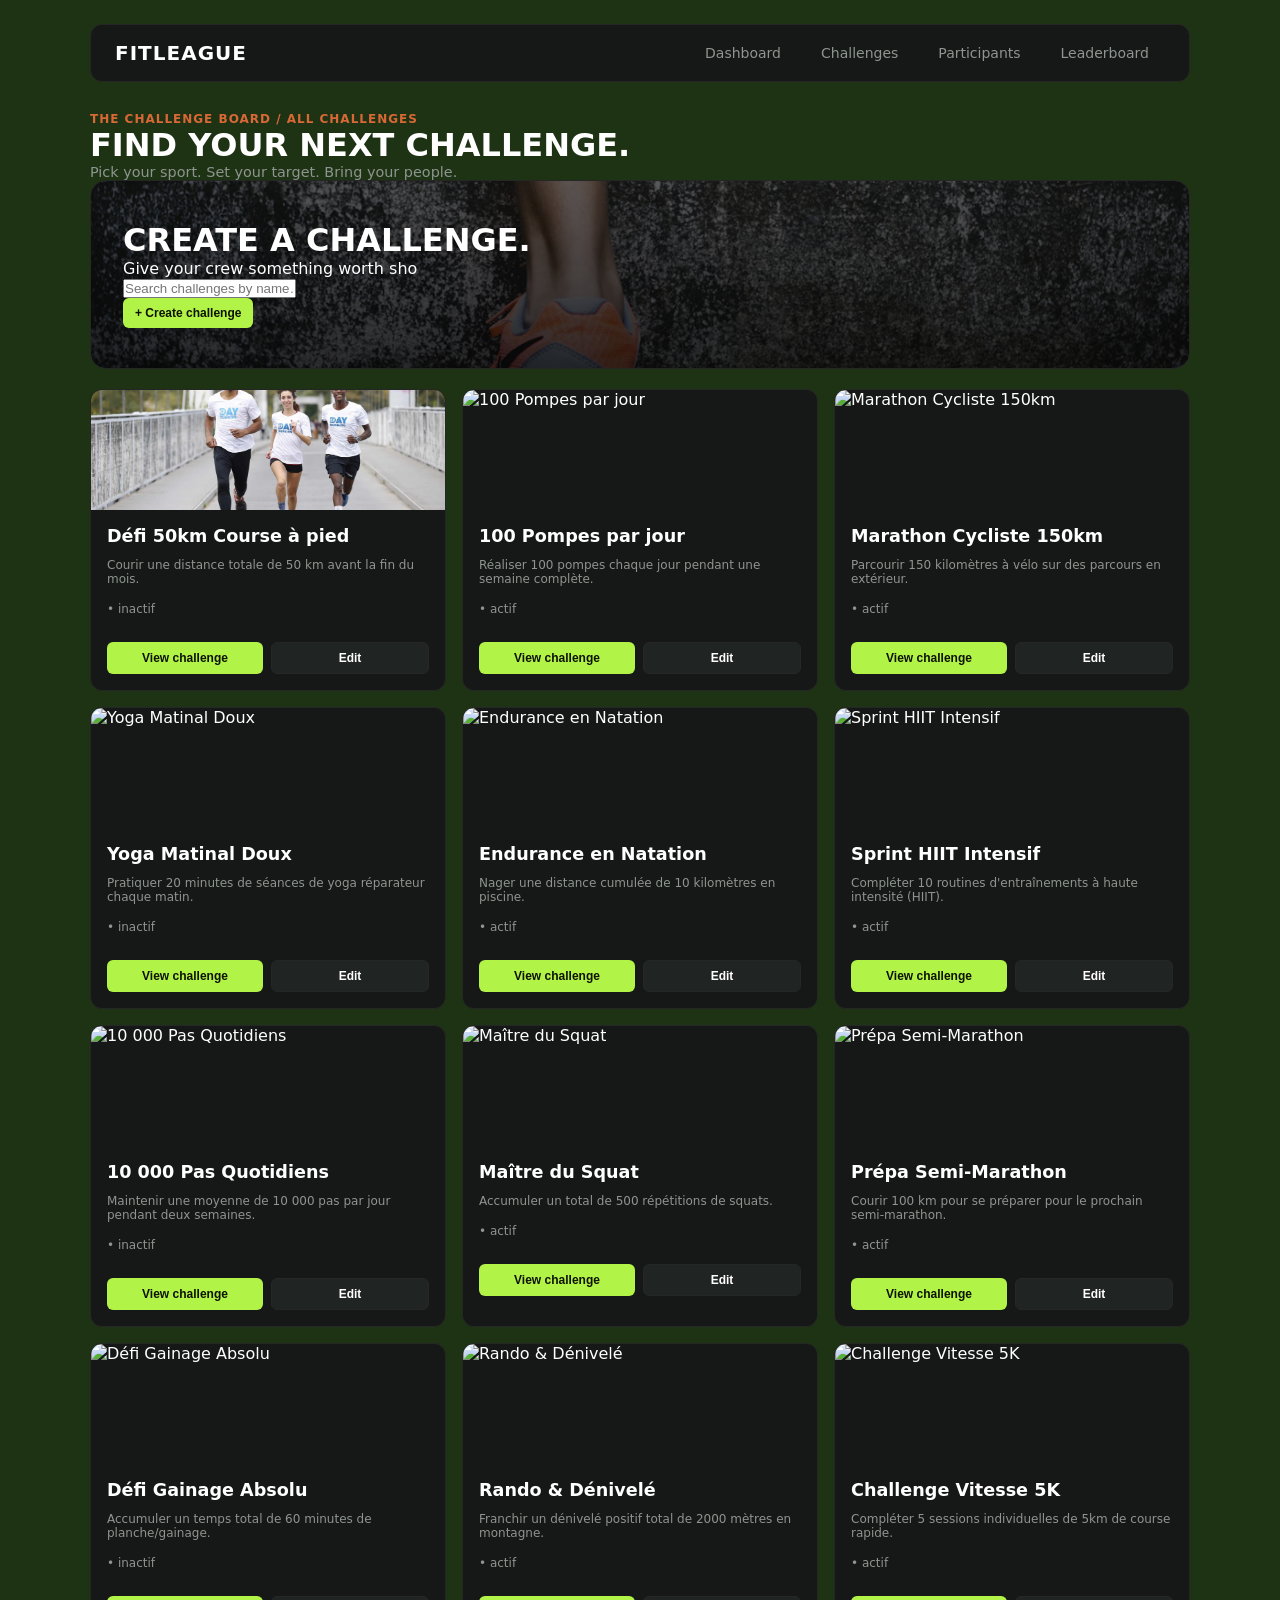
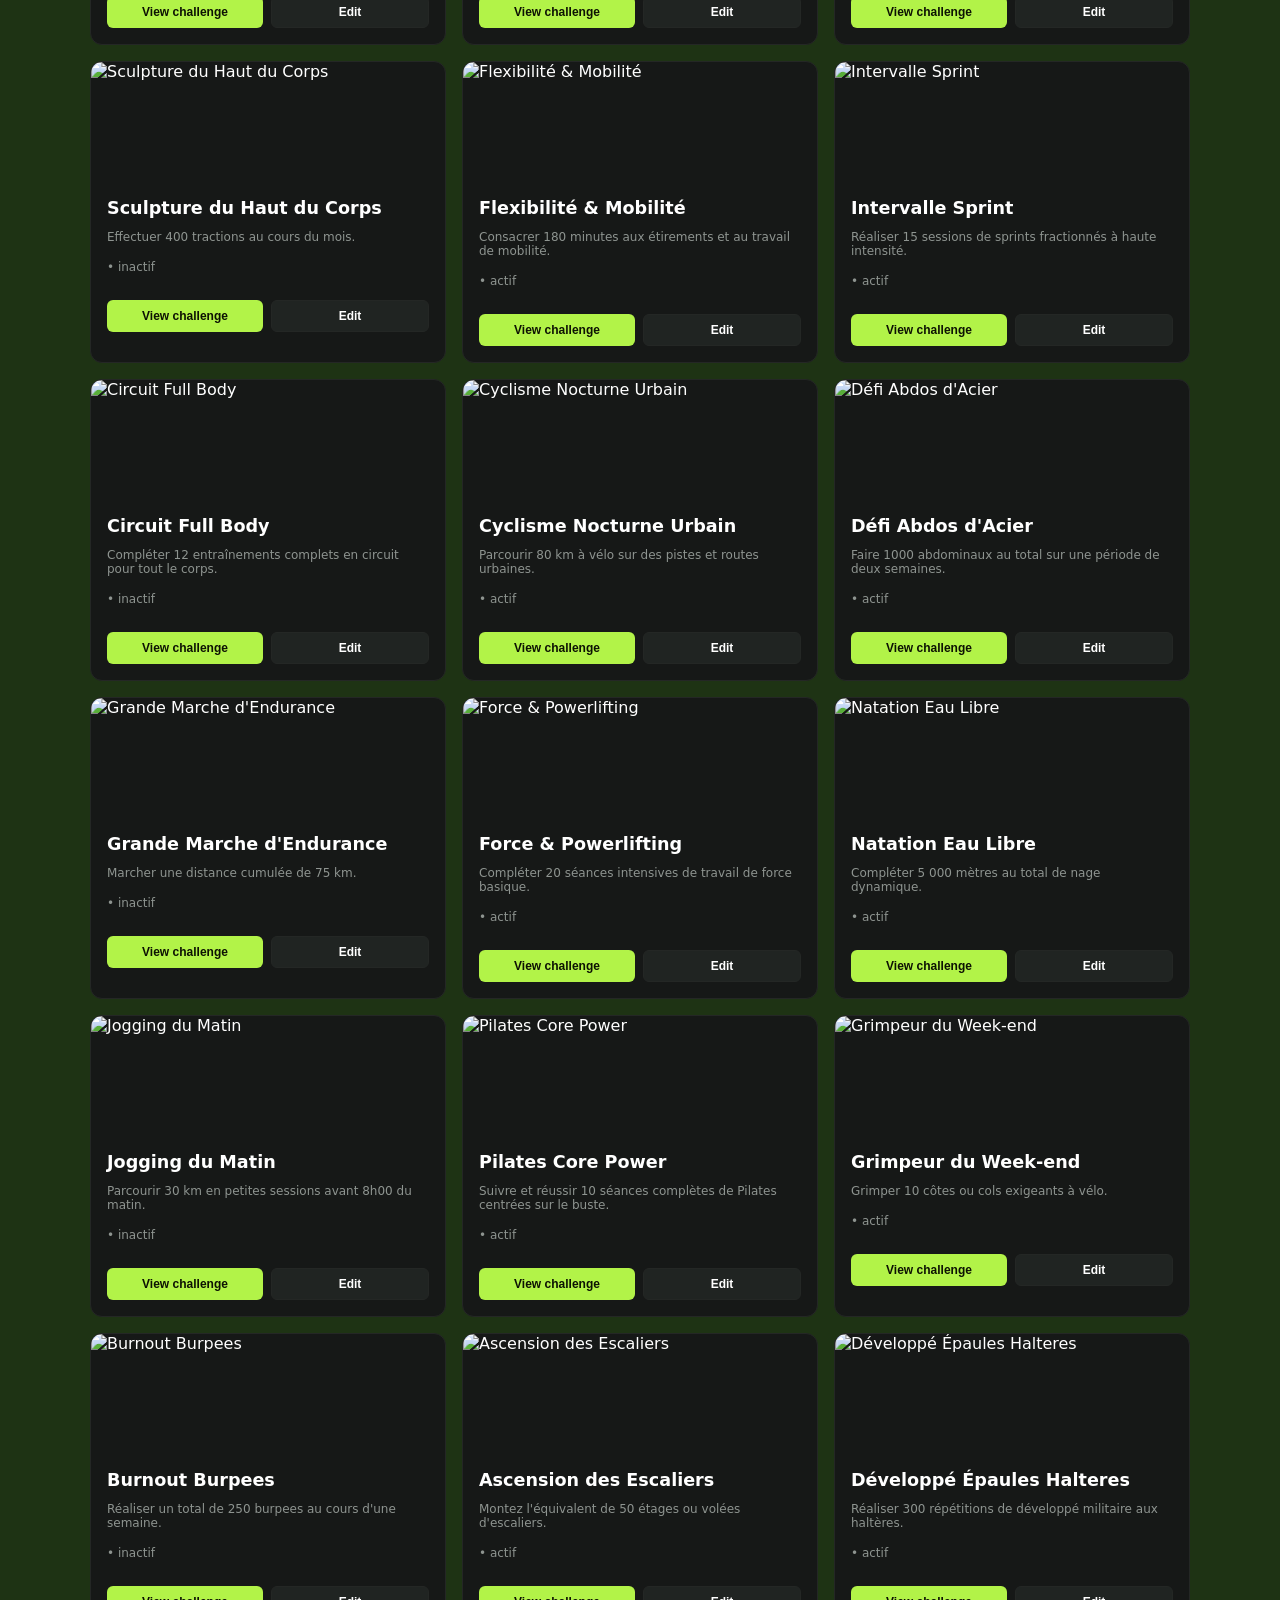
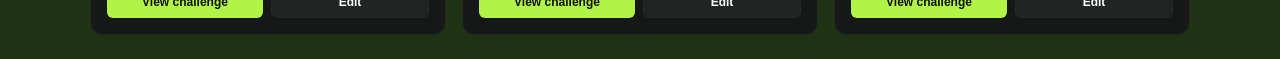
==== challenger.html @ 5a38ce28 "insertion de la page de participants en html css et jS" ====
<!DOCTYPE html>
<html lang="en">

<head>
  <meta charset="UTF-8">
  <meta name="viewport" content="width=device-width, initial-scale=1.0">
  <title>Challenges</title>
  <link rel="stylesheet" href="css/style.css">

</head>

<body>
  <div class="dashboard-container">
    <nav class="navbar">
      <div class="brand-logo">FITLEAGUE</div>
      <div class="nav-links">
        <a href="index.html" class="nav-link">Dashboard</a>
        <a href="challenger.html" class="nav-link">Challenges</a>
        <a href="participants.html" class="nav-link">Participants</a>
        <a href="#" class="nav-link">Leaderboard</a>
      </div>
    </nav>

    <header>
      <div class="dashboard-header">
        <div class="">
          <p class="subtitle-date">THE CHALLENGE BOARD / All CHALLENGES</p>
          <h1>FIND YOUR NEXT CHALLENGE.</h1>
          <p class="welcome-text">Pick your sport. Set your target. Bring your people.</p>
        </div>
        <div class="hero-banner">
          <h1>CREATE A CHALLENGE.</h1>
          <p>Give your crew something worth sho</p>
          <div class="button1">
          </div>
          <div class="search">
            <div id="search_b">
              <input type="text" placeholder="Search challenges by name…">
            </div>
            <button class="btn btn-primary">+ Create challenge</button>
          </div>
        </div>
        <!-- <form action="">
            <label for="challenge_id">Challenge ID*</label>
            <input type="number" required placeholder="November trail club" name="challenge_id"> </input>

            <label for="challenge_name">Challenge name *</label>
            <input type="text" required placeholder="November trail club" name="challenge_name"> </input>

            <label for="Description">Description</label>
            <input type="text" required placeholder="Build a running habit, one kilometre at a time."
              name="Description"> </input>
            <label for="">Sport*</label>
            <select>
              <option value=" Course à pied o"> Course à pied </option>
              <option value="Musculation" selected>Musculation</option>
              <option value="Yoga">Yoga</option>
              <option value="Natation">Natation</option>
              <option value="Fitness">Fitness</option>
              <option value="Marche">Marche</option>
              <option value="Randonnée">Randonnée</option>
            </select>

            <label for="">Status</label>
            <select>
              <option value="actif">actif</option>
              <option value="inactif" selected>inactif</option>

            </select>
            <label for="Objectif">Objectif*</label>
            <input type="number" placeholder="100" name="Objectif">
            <label for="">Deadline</label>
            <input type="date" placeholder="Nov 30, 2026" name="Deadline">

            <button type="submit" id="btnsub">Creat challenge</button>

          </form> -->



        <!-- <div class="drop_down">
                <select>
                    <option value="volvo">MERN</option>
                    <option value="saab" selected>DevOps</option>
                    <option value="mercedes">AI/ML</option>
                    <option value="audi">Data Science</option>
                </select>

            </div> -->

      </div>


    </header>
    <section class="grid-3" id="challengsection">





    </section>
  </div>
  <script src="js/data.js"></script>
  <script src="js/app.js"></script>
</body>

</html>
---- css/style.css ----
/* Global Styles & Variables */
    :root {
      --bg-dark: #0f1110;
      --card-bg: #161817;
      --card-border: #242725;
      --accent-green: #b2f348;
      --accent-green-dark: #8ecb2f;
      --text-main: #ffffff;
      --text-muted: #8e9490;
      --font-family: system-ui, -apple-system, BlinkMacSystemFont, 'Segoe UI', Roboto, sans-serif;
    }

    * {
      box-sizing: border-box;
      margin: 0;
      padding: 0;
    }

    body {
      background-color: #1e3314;
      color: var(--text-main);
      font-family: var(--font-family);
      padding: 24px;
      display: flex;
      justify-content: center;
    }
    .nav-link:hover{
    border-bottom: 1px solid white;
   }

    .dashboard-container {
      width: 100%;
      max-width: 1100px;
      display: flex;
      flex-direction: column;
      gap: 20px;
    }

    /* Top Navigation */
    .navbar {
      display: flex;
      align-items: center;
      justify-content: space-between;
      background-color: var(--card-bg);
      border: 1px solid var(--card-border);
      border-radius: 12px;
      padding: 12px 24px;
    }

    .brand-logo {
      font-size: 1.25rem;
      font-weight: 900;
      letter-spacing: 1px;
      color: var(--text-main);
      display: flex;
      align-items: center;
      gap: 8px;
    }

    .brand-logo span {
      color: #000;
      padding: 2px 6px;
      border-radius: 4px;
      font-size: 0.9rem;
    }

    .nav-links {
      display: flex;
      gap: 8px;
    }

    .nav-link {
      color: var(--text-muted);
      text-decoration: none;
      font-size: 0.875rem;
      padding: 8px 16px;
      transition: all 0.2s;
    }

    .nav-link.active {
      color: white;
      border-bottom: 1px solid #f3f6f2;
    }

    /* Hero Section Header */
    .dashboard-header {
      margin-top: 10px;
    }

    .subtitle-date {
      color: #d86835;
      font-size: 0.75rem;
      font-weight: 700;
      letter-spacing: 1px;
      text-transform: uppercase;
    }

    .main-title {
      font-size: 2.2rem;
      font-weight: 900;
      letter-spacing: 0.5px;
      margin: 4px 0;
    }

    .welcome-text {
      color: var(--text-muted);
      font-size: 0.9rem;
    }

    /* Feature Banner */
    .hero-banner {
      position: relative;
      background: linear-gradient(rgba(0,0,0,0.6), rgba(0,0,0,0.8)), 
                  url('/Assets/images/heroimg.png') center/cover;
      border-radius: 16px;
      padding: 40px 32px;
      border: 1px solid var(--card-border);
    }

    .banner-tag {
      color: #d86835;
      font-size: 0.7rem;
      font-weight: 700;
      letter-spacing: 1px;
    }

    .banner-title {
      font-size: 2rem;
      font-weight: 900;
      line-height: 1.1;
      margin: 8px 0;
    }

    .banner-link {
      color: var(--accent-green);
      text-decoration: none;
      font-size: 0.85rem;
      font-weight: 600;
    }

    /* Grid Layouts */
    .grid-3 {
      display: grid;
      grid-template-columns: repeat(3, 1fr);
      gap: 16px;
    }

    /* Stat Cards */
    .stat-card {
      background-color: var(--card-bg);
      border: 1px solid var(--card-border);
      border-radius: 12px;
      padding: 20px;
      display: flex;
      flex-direction: column;
      justify-content: space-between;
    }

    .stat-header {
      display: flex;
      justify-content: space-between;
      color: var(--text-muted);
      font-size: 0.8rem;
    }

    .stat-number {
      font-size: 2.5rem;
      font-weight: 800;
      margin: 10px 0 4px;
    }

    .stat-footer {
      color: var(--text-muted);
      font-size: 0.75rem;
    }

    /* Activity Cards */
    .activity-card {
      background-color: var(--card-bg);
      border: 1px solid var(--card-border);
      border-radius: 12px;
      overflow: hidden;
      display: flex;
      flex-direction: column;
    }

    .card-img-container {
      position: relative;
      height: 120px;
    }

    .card-img {
      width: 100%;
      height: 100%;
      object-fit: cover;
    }

    .badge-sport {
      position: absolute;
      top: 10px;
      left: 10px;
      background: rgba(0,0,0,0.6);
      padding: 4px 8px;
      border-radius: 4px;
      font-size: 0.7rem;
      backdrop-filter: blur(4px);
    }

    .badge-status {
      position: absolute;
      top: 10px;
      right: 10px;
      padding: 4px 8px;
      border-radius: 10px;
      font-size: 0.65rem;
      font-weight: 700;
    }

    .badge-status.active {
      background: #1e3314;
      color: var(--accent-green);
      border: 1px solid var(--accent-green);
    }

    .badge-status.completed {
      background: #2a2a2a;
      color: #a0a0a0;
    }

    .card-body {
      padding: 16px;
      display: flex;
      flex-direction: column;
      gap: 12px;
    }

    .activity-title {
      font-size: 1.1rem;
      font-weight: 700;
    }

    .activity-subtitle {
      color: var(--text-muted);
      font-size: 0.75rem;
    }

    /* Progress Bar */
    .progress-container {
      margin-top: 4px;
    }

    .progress-info {
      display: flex;
      justify-content: space-between;
      font-size: 0.75rem;
      color: var(--text-muted);
      margin-bottom: 6px;
    }

    .progress-bar-bg {
      width: 100%;
      height: 6px;
      background: #282c29;
      border-radius: 3px;
      overflow: hidden;
    }

    .progress-bar-fill {
      height: 100%;
      background: var(--accent-green);
      border-radius: 3px;
    }

    /* Card Actions */
    .card-actions {
      display: flex;
      gap: 8px;
      margin-top: 8px;
    }

    .btn {
      padding: 8px 12px;
      border-radius: 6px;
      font-size: 0.75rem;
      font-weight: 700;
      cursor: pointer;
      border: none;
      flex: 1;
      text-align: center;
    }

    .btn-primary {
      background-color: var(--accent-green);
      color: #0d1203;
    }

    .btn-secondary {
      background-color: #202422;
      color: var(--text-main);
      border: 1px solid var(--card-border);
    }

    /* Leaderboard / Frontrunners Section */
    .leaderboard-section {
      background-color: var(--card-bg);
      border: 1px solid var(--card-border);
      border-radius: 12px;
      padding: 24px;
    }

    .section-title {
      font-size: 1.1rem;
      font-weight: 700;
    }

    /* Podium Layout */
    .podium {
      display: flex;
      justify-content: center;
      align-items: flex-end;
      gap: 16px;
      height: 160px;
    }

    .podium-step {
      display: flex;
      flex-direction: column;
      align-items: center;
      width: 90px;
    }

    .podium-info {
      text-align: center;
      margin-bottom: 8px;
    }

    .runner-name {
      font-size: 0.75rem;
      color: var(--text-muted);
    }

    .runner-score {
      font-size: 0.8rem;
      font-weight: 700;
      color: var(--accent-green);
    }

    .podium-block {
      width: 100%;
      border-radius: 6px 6px 0 0;
      display: flex;
      align-items: center;
      justify-content: center;
      font-weight: 800;
      font-size: 1.2rem;
    }

    .rank-1 .podium-block {
      height: 100px;
      background-color: #233714;
      color: var(--accent-green);
      border: 1px solid var(--accent-green);
    }

    .rank-2 .podium-block {
      height: 70px;
      background-color: #1d211f;
      color: var(--text-muted);
    }

    .rank-3 .podium-block {
      height: 50px;
      background-color: #1d211f;
      color: var(--text-muted);
    }

     /* particepent */
    .tabl{
      background-color: var(--card-bg);
      border: 1px solid var(--card-border);
      border-radius: 12px;
      overflow: hidden;
    }
    .part1{
      padding: 14px 24px;
      font-size: 0.6rem;
      letter-spacing: 1px;
      color: var(--text-muted);
      border-bottom: 1px solid var(--card-border);
    }
    .card1{
      padding: 16px;
      border-bottom: 1px solid var(--card-border);
      row-gap: 10px;
    }
    .card1:last-child{border-bottom:none;}
    .card1name{
      font-size: 0.8rem;
      font-weight: 600;
    }
    .card1name .you{
      font-weight: 400;
      color: var(--text-muted);
    }
    .card1pp{
      font-size: 0.65rem;
      color: var(--text-muted);
      margin-top: 2px;
    }
    .enrolled{
      display: inline-block;
      background-color: #202522;
      color: #b5bbb7;
      font-size: 0.62rem;
      padding: 3px 8px;
      border-radius: 5px;
      margin-right: 4px;
      margin-bottom: 2px;
    }
    .enrolled main{
      background: var(--accent-dark);
      color: var(--accent-green);
      border: 1px solid #3a5a1f;
    }
    .active
    {
      font-size: 0.75rem;
      color: var(--text-muted);
    }
    .km{
      font-size: 0.75rem;
      font-weight: 700;
      margin-bottom:6px;
    }
    .progress{
      width: 80px;
      height: 5px;
      background: #282c29;
      border-radius: 3px;
      overflow: hidden;
    }
    .progress .dd{
      height: 100%;
      background: var(--accent-green);
      border-radius: 3px;
    }



    /* Responsive Adjustments */
    @media (max-width: 768px) {
      .grid-3 {
        grid-template-columns: 1fr;
      }
      .navbar {
        flex-direction: column;
        gap: 12px;
      }
    }
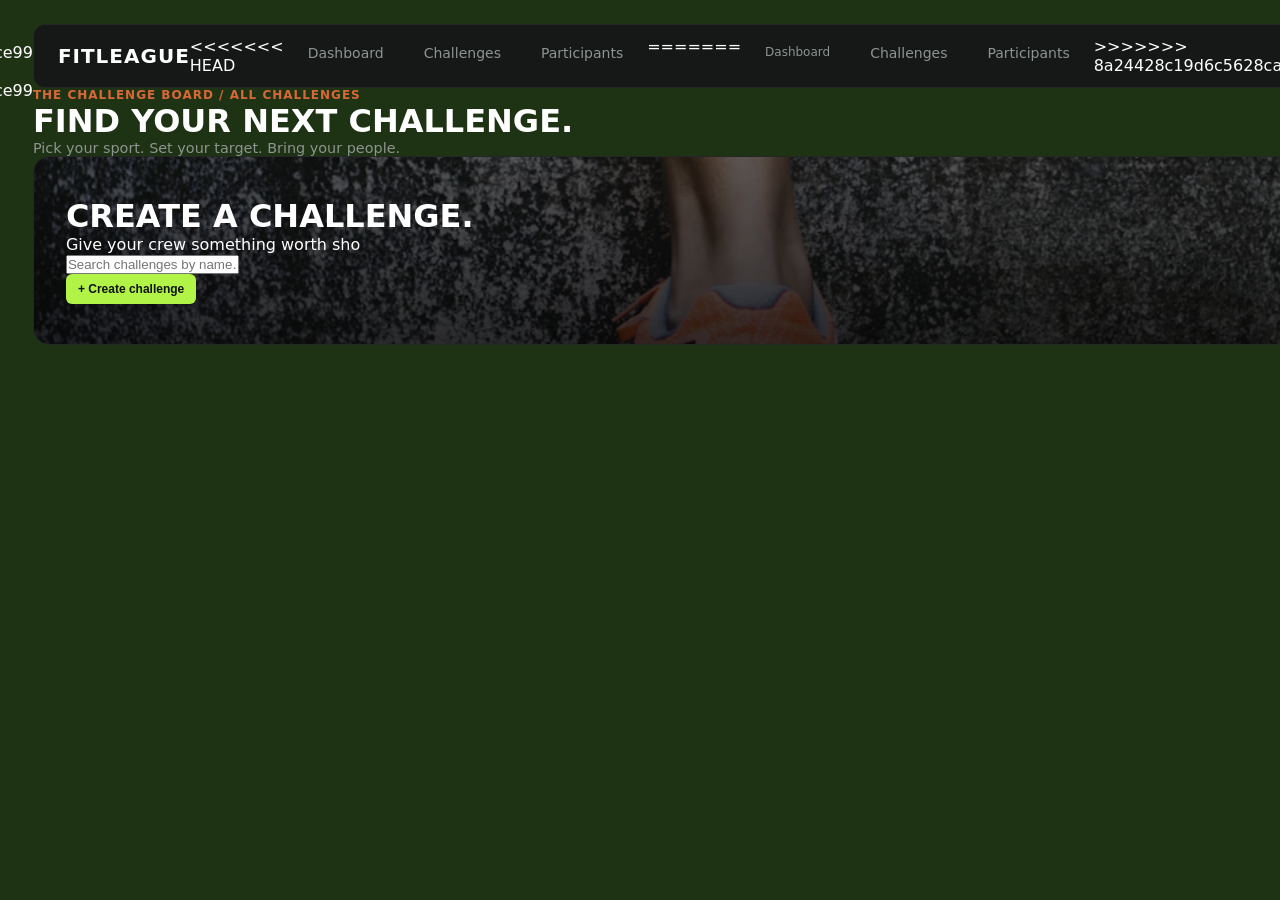
==== commit ae832b67: "participant page update" ====
--- a/challenger.html
+++ b/challenger.html
@@ -1,12 +1,18 @@
 <!DOCTYPE html>
 <html lang="en">
+<<<<<<< HEAD
 
+=======
+>>>>>>> 8a24428c19d6c5628ca8e70f9292878c3518ce99
 <head>
   <meta charset="UTF-8">
   <meta name="viewport" content="width=device-width, initial-scale=1.0">
   <title>Challenges</title>
   <link rel="stylesheet" href="css/style.css">
+<<<<<<< HEAD
 
+=======
+>>>>>>> 8a24428c19d6c5628ca8e70f9292878c3518ce99
 </head>
 
 <body>
@@ -14,9 +20,15 @@
     <nav class="navbar">
       <div class="brand-logo">FITLEAGUE</div>
       <div class="nav-links">
+<<<<<<< HEAD
         <a href="index.html" class="nav-link">Dashboard</a>
         <a href="challenger.html" class="nav-link">Challenges</a>
         <a href="participants.html" class="nav-link">Participants</a>
+=======
+        <a href="index.html" class="nav-link active">Dashboard</a>
+        <a href="challenger.html" class="nav-link">Challenges</a>
+        <a href="#" class="nav-link">Participants</a>
+>>>>>>> 8a24428c19d6c5628ca8e70f9292878c3518ce99
         <a href="#" class="nav-link">Leaderboard</a>
       </div>
     </nav>
--- a/css/style.css
+++ b/css/style.css
@@ -25,9 +25,12 @@
       display: flex;
       justify-content: center;
     }
+<<<<<<< HEAD
     .nav-link:hover{
     border-bottom: 1px solid white;
    }
+=======
+>>>>>>> 8a24428c19d6c5628ca8e70f9292878c3518ce99
 
     .dashboard-container {
       width: 100%;
@@ -78,10 +81,16 @@
       transition: all 0.2s;
     }
 
+<<<<<<< HEAD
     .nav-link.active {
       color: white;
       border-bottom: 1px solid #f3f6f2;
     }
+=======
+   .nav-link:hover{
+    border-bottom: 1px solid white;
+   }
+>>>>>>> 8a24428c19d6c5628ca8e70f9292878c3518ce99
 
     /* Hero Section Header */
     .dashboard-header {
@@ -375,6 +384,7 @@
       color: var(--text-muted);
     }
 
+<<<<<<< HEAD
      /* particepent */
     .tabl{
       background-color: var(--card-bg);
@@ -448,6 +458,8 @@
 
 
 
+=======
+>>>>>>> 8a24428c19d6c5628ca8e70f9292878c3518ce99
     /* Responsive Adjustments */
     @media (max-width: 768px) {
       .grid-3 {
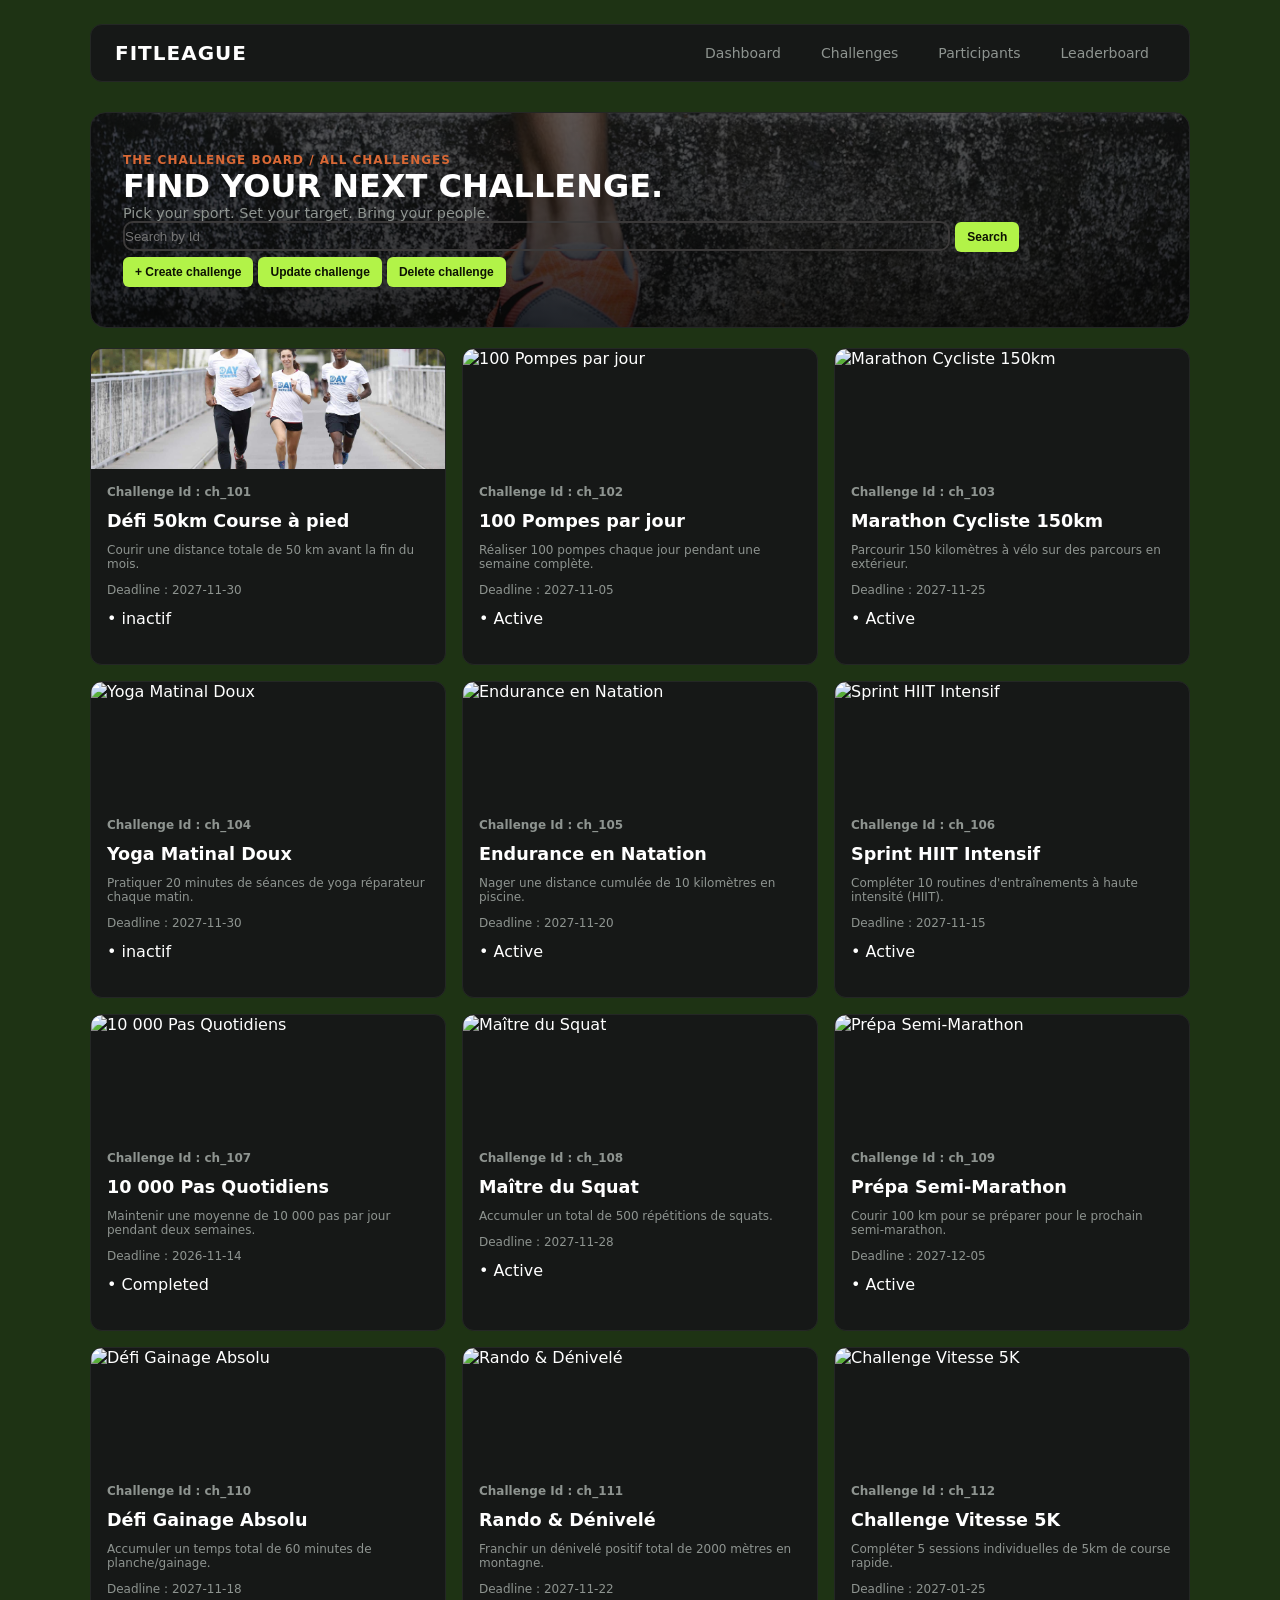
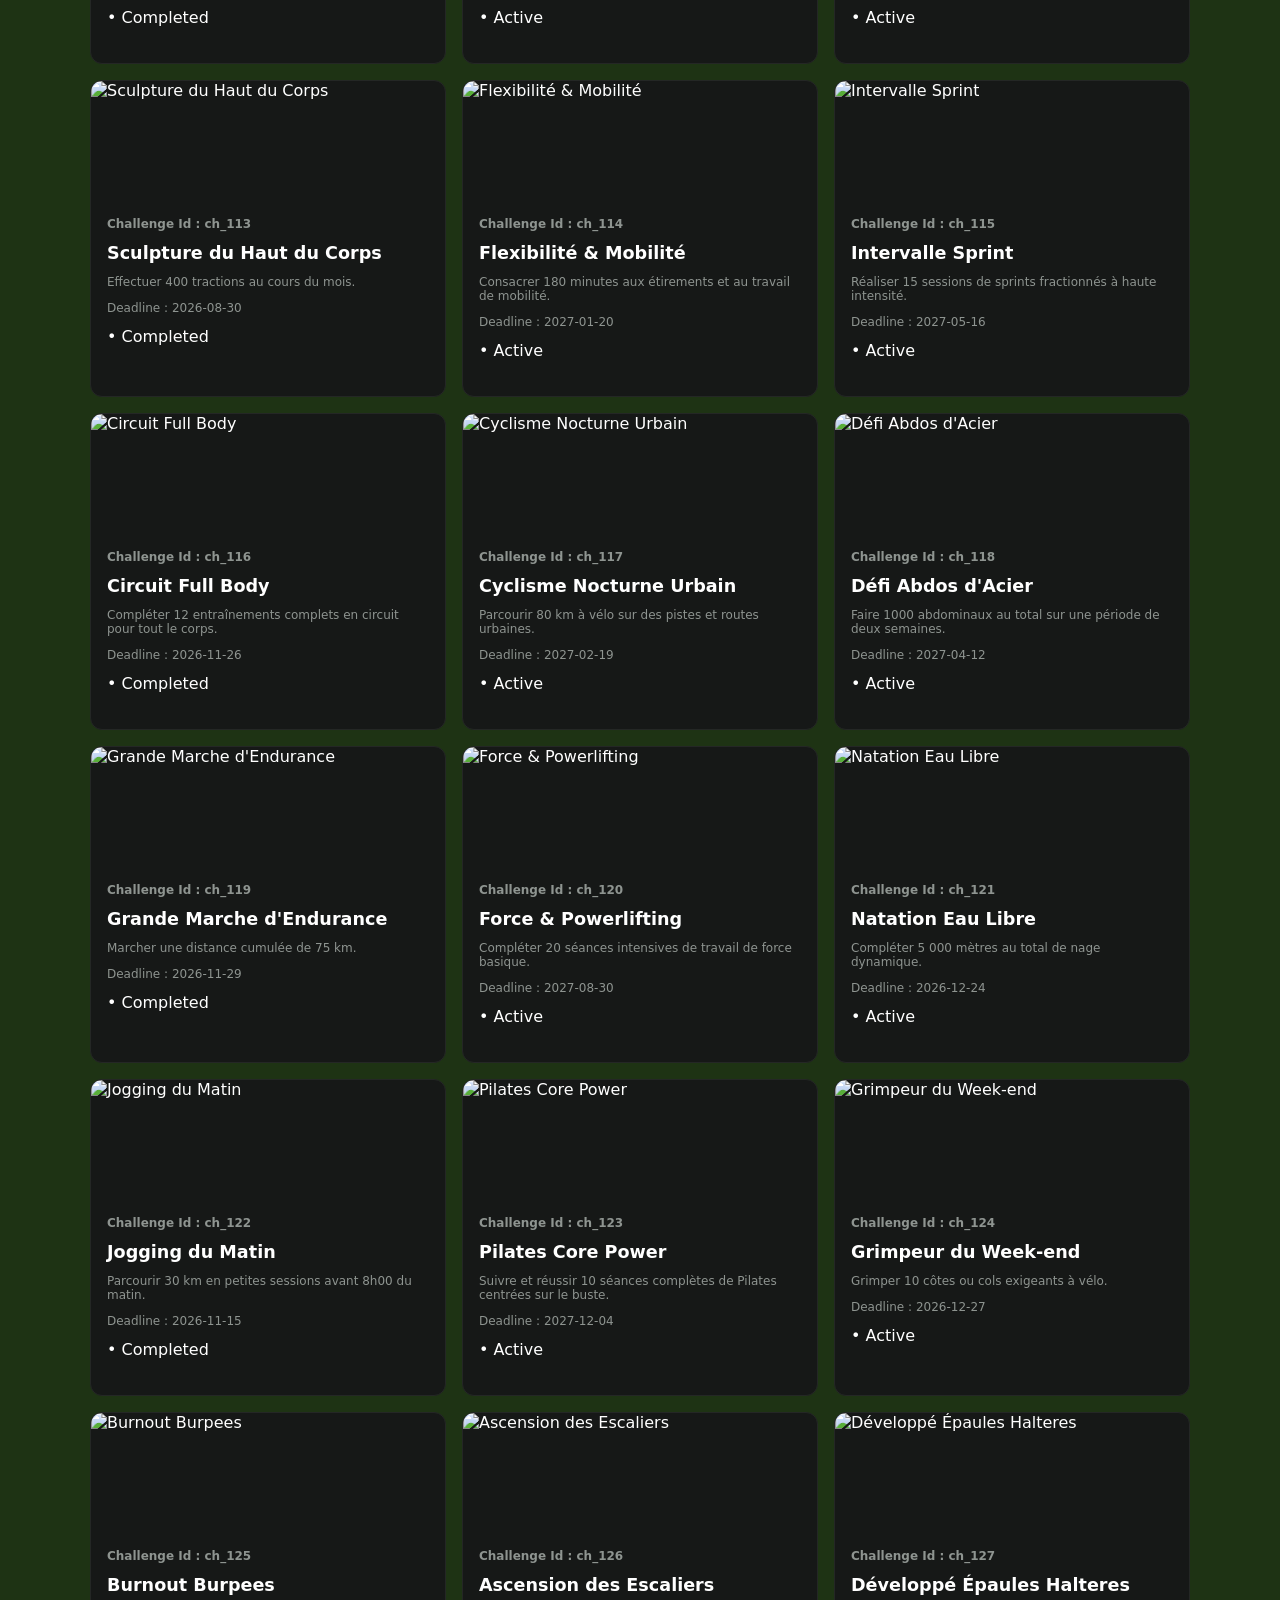
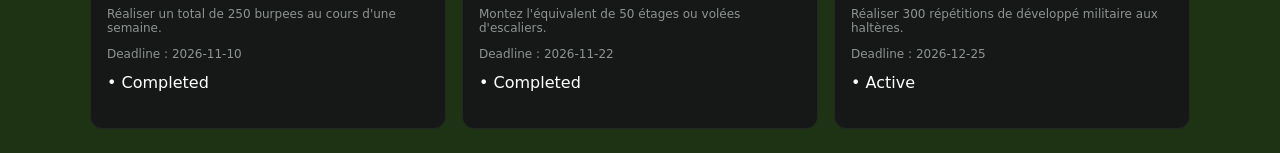
==== commit 0509a697: "insertion de la page challenge" ====
--- a/challenger.html
+++ b/challenger.html
@@ -1,18 +1,12 @@
 <!DOCTYPE html>
 <html lang="en">
-<<<<<<< HEAD
 
-=======
->>>>>>> 8a24428c19d6c5628ca8e70f9292878c3518ce99
 <head>
   <meta charset="UTF-8">
   <meta name="viewport" content="width=device-width, initial-scale=1.0">
   <title>Challenges</title>
   <link rel="stylesheet" href="css/style.css">
-<<<<<<< HEAD
-
-=======
->>>>>>> 8a24428c19d6c5628ca8e70f9292878c3518ce99
+  <!-- <link href="https://cdn.jsdelivr.net/npm/bootstrap@5.0.2/dist/css/bootstrap.min.css" rel="stylesheet" integrity="sha384-EVSTQN3/azprG1Anm3QDgpJLIm9Nao0Yz1ztcQTwFspd3yD65VohhpuuCOmLASjC" crossorigin="anonymous"> -->
 </head>
 
 <body>
@@ -20,96 +14,108 @@
     <nav class="navbar">
       <div class="brand-logo">FITLEAGUE</div>
       <div class="nav-links">
-<<<<<<< HEAD
         <a href="index.html" class="nav-link">Dashboard</a>
         <a href="challenger.html" class="nav-link">Challenges</a>
-        <a href="participants.html" class="nav-link">Participants</a>
-=======
-        <a href="index.html" class="nav-link active">Dashboard</a>
-        <a href="challenger.html" class="nav-link">Challenges</a>
         <a href="#" class="nav-link">Participants</a>
->>>>>>> 8a24428c19d6c5628ca8e70f9292878c3518ce99
         <a href="#" class="nav-link">Leaderboard</a>
       </div>
     </nav>
 
     <header>
       <div class="dashboard-header">
-        <div class="">
-          <p class="subtitle-date">THE CHALLENGE BOARD / All CHALLENGES</p>
-          <h1>FIND YOUR NEXT CHALLENGE.</h1>
-          <p class="welcome-text">Pick your sport. Set your target. Bring your people.</p>
-        </div>
+
         <div class="hero-banner">
-          <h1>CREATE A CHALLENGE.</h1>
-          <p>Give your crew something worth sho</p>
-          <div class="button1">
+          <div class="">
+            <p class="subtitle-date">THE CHALLENGE BOARD / All CHALLENGES</p>
+            <h1>FIND YOUR NEXT CHALLENGE.</h1>
+            <p class="welcome-text">Pick your sport. Set your target. Bring your people.</p>
           </div>
           <div class="search">
             <div id="search_b">
-              <input type="text" placeholder="Search challenges by name…">
+              <input type="text" id="searchChalinput" placeholder="Search by Id">
+              <button class="btn btn-primary" id="searchChalBtn">Search</button>
             </div>
-            <button class="btn btn-primary">+ Create challenge</button>
+            <span id="searchnotfound" class="subtitle-date"></span>
+            <div>
+              <button class="btn btn-primary" id="challengecreate">+ Create challenge</button>
+              <button class="btn btn-primary" id="challengeupdate">Update challenge</button>
+               <button class="btn btn-primary" id="challengedelete">Delete challenge</button>
+            </div>
           </div>
         </div>
-        <!-- <form action="">
-            <label for="challenge_id">Challenge ID*</label>
-            <input type="number" required placeholder="November trail club" name="challenge_id"> </input>
 
-            <label for="challenge_name">Challenge name *</label>
-            <input type="text" required placeholder="November trail club" name="challenge_name"> </input>
+        <div id="createchallenge" class="afichagemodal">
+          <div class="modal-div">
+            <span class="fermer-btn" id="createclosebtn">&times;</span>
+            <form action="">
+              <h1>Create Challenge</h1>
+              <span id="createchallengespan"></span>
+              <label for="challenge_id">Challenge ID*</label>
+              <input type="text" name="challenge_id" id="createchallengeid">
+              <label for="challenge_name">Challenge name *</label>
+              <input type="text" name="challenge_name"  id="createchallengetitle">
+              <label for="Description">Description</label>
+              <input type="text" name="Description" id="createchallengedescription">
+              <label for="sport">Sport*</label>
+              <input type="text" name="sport" id="createchallengesport">
+              <label for="" >Status</label>
+              <select id="createchallengestatus">
+                <option value="active">Active</option>
+                <option value="completed" selected>Completed</option>
+              </select>
+              <label for="Objectif">Objectif*</label>
+              <input type="number" name="Objectif" id="createchallengeobjectif">
+              <label for="Deadline">Deadline</label>
+              <input type="date" name="Deadline" id="createchallengedate">
+              <button type="submit" id="createchallengebtn" class="btn btn-primary">Creat challenge</button>
+            </form>
+          </div>
+        </div>
 
-            <label for="Description">Description</label>
-            <input type="text" required placeholder="Build a running habit, one kilometre at a time."
-              name="Description"> </input>
-            <label for="">Sport*</label>
-            <select>
-              <option value=" Course à pied o"> Course à pied </option>
-              <option value="Musculation" selected>Musculation</option>
-              <option value="Yoga">Yoga</option>
-              <option value="Natation">Natation</option>
-              <option value="Fitness">Fitness</option>
-              <option value="Marche">Marche</option>
-              <option value="Randonnée">Randonnée</option>
-            </select>
+        <div id="updatechallenge" class="afichagemodal">
+          <div class="modal-div">
+            <span class="fermer-btn" id="updateclosebtn">&times;</span>
+            <form action="">
+              <h1>Update Challenge</h1>
+              <span id="updatechallengespan"></span>
+              <label for="challenge_id">Challenge ID*</label>
+              <input type="text" name="challenge_id">
+              <label for="challenge_name">Challenge name *</label>
+              <input type="text" name="challenge_name">
+              <label for="Description">Description</label>
+              <input type="text" name="Description">
+              <label for="sport">Sport*</label>
+              <input type="text" name="sport" id="">
+              <label for="">Status</label>
+              <select>
+                <option value="active">Active</option>
+                <option value="completed" selected>Completed</option>
+              </select>
+              <label for="Objectif">Objectif*</label>
+              <input type="number" name="Objectif">
+              <label for="Deadline">Deadline</label>
+              <input type="date" name="Deadline">
+              <button type="submit" id="updatechallengebtn" class="btn btn-primary" >update challenge</button>
+            </form>
+          </div>
+        </div>
 
-            <label for="">Status</label>
-            <select>
-              <option value="actif">actif</option>
-              <option value="inactif" selected>inactif</option>
-
-            </select>
-            <label for="Objectif">Objectif*</label>
-            <input type="number" placeholder="100" name="Objectif">
-            <label for="">Deadline</label>
-            <input type="date" placeholder="Nov 30, 2026" name="Deadline">
-
-            <button type="submit" id="btnsub">Creat challenge</button>
-
-          </form> -->
-
-
-
-        <!-- <div class="drop_down">
-                <select>
-                    <option value="volvo">MERN</option>
-                    <option value="saab" selected>DevOps</option>
-                    <option value="mercedes">AI/ML</option>
-                    <option value="audi">Data Science</option>
-                </select>
-
-            </div> -->
+        <div id="deletechallenge" class="afichagemodal">
+          <div class="modal-div">
+            <span class="fermer-btn" id="deleteclosebtn">&times;</span>
+            <form action="">
+              <h1>Delete Challenge</h1>
+              <span id="deletechallengespan"></span>
+              <label for="challenge_id">Challenge ID*</label>
+              <input type="text" name="challenge_id">
+              <button type="submit" id="deletechallengebtn" class="btn btn-primary">Delete challenge</button>
+            </form>
+          </div>
+        </div>
 
       </div>
-
-
     </header>
     <section class="grid-3" id="challengsection">
-
-
-
-
-
     </section>
   </div>
   <script src="js/data.js"></script>
--- a/css/style.css
+++ b/css/style.css
@@ -1,472 +1,430 @@
-
-    /* Global Styles & Variables */
-    :root {
-      --bg-dark: #0f1110;
-      --card-bg: #161817;
-      --card-border: #242725;
-      --accent-green: #b2f348;
-      --accent-green-dark: #8ecb2f;
-      --text-main: #ffffff;
-      --text-muted: #8e9490;
-      --font-family: system-ui, -apple-system, BlinkMacSystemFont, 'Segoe UI', Roboto, sans-serif;
-    }
-
-    * {
-      box-sizing: border-box;
-      margin: 0;
-      padding: 0;
-    }
-
-    body {
-      background-color: #1e3314;
-      color: var(--text-main);
-      font-family: var(--font-family);
-      padding: 24px;
-      display: flex;
-      justify-content: center;
-    }
-<<<<<<< HEAD
-    .nav-link:hover{
-    border-bottom: 1px solid white;
-   }
-=======
->>>>>>> 8a24428c19d6c5628ca8e70f9292878c3518ce99
-
-    .dashboard-container {
-      width: 100%;
-      max-width: 1100px;
-      display: flex;
-      flex-direction: column;
-      gap: 20px;
-    }
-
-    /* Top Navigation */
-    .navbar {
-      display: flex;
-      align-items: center;
-      justify-content: space-between;
-      background-color: var(--card-bg);
-      border: 1px solid var(--card-border);
-      border-radius: 12px;
-      padding: 12px 24px;
-    }
-
-    .brand-logo {
-      font-size: 1.25rem;
-      font-weight: 900;
-      letter-spacing: 1px;
-      color: var(--text-main);
-      display: flex;
-      align-items: center;
-      gap: 8px;
-    }
-
-    .brand-logo span {
-      color: #000;
-      padding: 2px 6px;
-      border-radius: 4px;
-      font-size: 0.9rem;
-    }
-
-    .nav-links {
-      display: flex;
-      gap: 8px;
-    }
-
-    .nav-link {
-      color: var(--text-muted);
-      text-decoration: none;
-      font-size: 0.875rem;
-      padding: 8px 16px;
-      transition: all 0.2s;
-    }
-
-<<<<<<< HEAD
-    .nav-link.active {
-      color: white;
-      border-bottom: 1px solid #f3f6f2;
-    }
-=======
-   .nav-link:hover{
-    border-bottom: 1px solid white;
-   }
->>>>>>> 8a24428c19d6c5628ca8e70f9292878c3518ce99
-
-    /* Hero Section Header */
-    .dashboard-header {
-      margin-top: 10px;
-    }
-
-    .subtitle-date {
-      color: #d86835;
-      font-size: 0.75rem;
-      font-weight: 700;
-      letter-spacing: 1px;
-      text-transform: uppercase;
-    }
-
-    .main-title {
-      font-size: 2.2rem;
-      font-weight: 900;
-      letter-spacing: 0.5px;
-      margin: 4px 0;
-    }
-
-    .welcome-text {
-      color: var(--text-muted);
-      font-size: 0.9rem;
-    }
-
-    /* Feature Banner */
-    .hero-banner {
-      position: relative;
-      background: linear-gradient(rgba(0,0,0,0.6), rgba(0,0,0,0.8)), 
-                  url('/Assets/images/heroimg.png') center/cover;
-      border-radius: 16px;
-      padding: 40px 32px;
-      border: 1px solid var(--card-border);
-    }
-
-    .banner-tag {
-      color: #d86835;
-      font-size: 0.7rem;
-      font-weight: 700;
-      letter-spacing: 1px;
-    }
-
-    .banner-title {
-      font-size: 2rem;
-      font-weight: 900;
-      line-height: 1.1;
-      margin: 8px 0;
-    }
-
-    .banner-link {
-      color: var(--accent-green);
-      text-decoration: none;
-      font-size: 0.85rem;
-      font-weight: 600;
-    }
-
-    /* Grid Layouts */
-    .grid-3 {
-      display: grid;
-      grid-template-columns: repeat(3, 1fr);
-      gap: 16px;
-    }
-
-    /* Stat Cards */
-    .stat-card {
-      background-color: var(--card-bg);
-      border: 1px solid var(--card-border);
-      border-radius: 12px;
-      padding: 20px;
-      display: flex;
-      flex-direction: column;
-      justify-content: space-between;
-    }
-
-    .stat-header {
-      display: flex;
-      justify-content: space-between;
-      color: var(--text-muted);
-      font-size: 0.8rem;
-    }
-
-    .stat-number {
-      font-size: 2.5rem;
-      font-weight: 800;
-      margin: 10px 0 4px;
-    }
-
-    .stat-footer {
-      color: var(--text-muted);
-      font-size: 0.75rem;
-    }
-
-    /* Activity Cards */
-    .activity-card {
-      background-color: var(--card-bg);
-      border: 1px solid var(--card-border);
-      border-radius: 12px;
-      overflow: hidden;
-      display: flex;
-      flex-direction: column;
-    }
-
-    .card-img-container {
-      position: relative;
-      height: 120px;
-    }
-
-    .card-img {
-      width: 100%;
-      height: 100%;
-      object-fit: cover;
-    }
-
-    .badge-sport {
-      position: absolute;
-      top: 10px;
-      left: 10px;
-      background: rgba(0,0,0,0.6);
-      padding: 4px 8px;
-      border-radius: 4px;
-      font-size: 0.7rem;
-      backdrop-filter: blur(4px);
-    }
-
-    .badge-status {
-      position: absolute;
-      top: 10px;
-      right: 10px;
-      padding: 4px 8px;
-      border-radius: 10px;
-      font-size: 0.65rem;
-      font-weight: 700;
-    }
-
-    .badge-status.active {
-      background: #1e3314;
-      color: var(--accent-green);
-      border: 1px solid var(--accent-green);
-    }
-
-    .badge-status.completed {
-      background: #2a2a2a;
-      color: #a0a0a0;
-    }
-
-    .card-body {
-      padding: 16px;
-      display: flex;
-      flex-direction: column;
-      gap: 12px;
-    }
-
-    .activity-title {
-      font-size: 1.1rem;
-      font-weight: 700;
-    }
-
-    .activity-subtitle {
-      color: var(--text-muted);
-      font-size: 0.75rem;
-    }
-
-    /* Progress Bar */
-    .progress-container {
-      margin-top: 4px;
-    }
-
-    .progress-info {
-      display: flex;
-      justify-content: space-between;
-      font-size: 0.75rem;
-      color: var(--text-muted);
-      margin-bottom: 6px;
-    }
-
-    .progress-bar-bg {
-      width: 100%;
-      height: 6px;
-      background: #282c29;
-      border-radius: 3px;
-      overflow: hidden;
-    }
-
-    .progress-bar-fill {
-      height: 100%;
-      background: var(--accent-green);
-      border-radius: 3px;
-    }
-
-    /* Card Actions */
-    .card-actions {
-      display: flex;
-      gap: 8px;
-      margin-top: 8px;
-    }
-
-    .btn {
-      padding: 8px 12px;
-      border-radius: 6px;
-      font-size: 0.75rem;
-      font-weight: 700;
-      cursor: pointer;
-      border: none;
-      flex: 1;
-      text-align: center;
-    }
-
-    .btn-primary {
-      background-color: var(--accent-green);
-      color: #0d1203;
-    }
-
-    .btn-secondary {
-      background-color: #202422;
-      color: var(--text-main);
-      border: 1px solid var(--card-border);
-    }
-
-    /* Leaderboard / Frontrunners Section */
-    .leaderboard-section {
-      background-color: var(--card-bg);
-      border: 1px solid var(--card-border);
-      border-radius: 12px;
-      padding: 24px;
-    }
-
-    .section-title {
-      font-size: 1.1rem;
-      font-weight: 700;
-    }
-
-    /* Podium Layout */
-    .podium {
-      display: flex;
-      justify-content: center;
-      align-items: flex-end;
-      gap: 16px;
-      height: 160px;
-    }
-
-    .podium-step {
-      display: flex;
-      flex-direction: column;
-      align-items: center;
-      width: 90px;
-    }
-
-    .podium-info {
-      text-align: center;
-      margin-bottom: 8px;
-    }
-
-    .runner-name {
-      font-size: 0.75rem;
-      color: var(--text-muted);
-    }
-
-    .runner-score {
-      font-size: 0.8rem;
-      font-weight: 700;
-      color: var(--accent-green);
-    }
-
-    .podium-block {
-      width: 100%;
-      border-radius: 6px 6px 0 0;
-      display: flex;
-      align-items: center;
-      justify-content: center;
-      font-weight: 800;
-      font-size: 1.2rem;
-    }
-
-    .rank-1 .podium-block {
-      height: 100px;
-      background-color: #233714;
-      color: var(--accent-green);
-      border: 1px solid var(--accent-green);
-    }
-
-    .rank-2 .podium-block {
-      height: 70px;
-      background-color: #1d211f;
-      color: var(--text-muted);
-    }
-
-    .rank-3 .podium-block {
-      height: 50px;
-      background-color: #1d211f;
-      color: var(--text-muted);
-    }
-
-<<<<<<< HEAD
-     /* particepent */
-    .tabl{
-      background-color: var(--card-bg);
-      border: 1px solid var(--card-border);
-      border-radius: 12px;
-      overflow: hidden;
-    }
-    .part1{
-      padding: 14px 24px;
-      font-size: 0.6rem;
-      letter-spacing: 1px;
-      color: var(--text-muted);
-      border-bottom: 1px solid var(--card-border);
-    }
-    .card1{
-      padding: 16px;
-      border-bottom: 1px solid var(--card-border);
-      row-gap: 10px;
-    }
-    .card1:last-child{border-bottom:none;}
-    .card1name{
-      font-size: 0.8rem;
-      font-weight: 600;
-    }
-    .card1name .you{
-      font-weight: 400;
-      color: var(--text-muted);
-    }
-    .card1pp{
-      font-size: 0.65rem;
-      color: var(--text-muted);
-      margin-top: 2px;
-    }
-    .enrolled{
-      display: inline-block;
-      background-color: #202522;
-      color: #b5bbb7;
-      font-size: 0.62rem;
-      padding: 3px 8px;
-      border-radius: 5px;
-      margin-right: 4px;
-      margin-bottom: 2px;
-    }
-    .enrolled main{
-      background: var(--accent-dark);
-      color: var(--accent-green);
-      border: 1px solid #3a5a1f;
-    }
-    .active
-    {
-      font-size: 0.75rem;
-      color: var(--text-muted);
-    }
-    .km{
-      font-size: 0.75rem;
-      font-weight: 700;
-      margin-bottom:6px;
-    }
-    .progress{
-      width: 80px;
-      height: 5px;
-      background: #282c29;
-      border-radius: 3px;
-      overflow: hidden;
-    }
-    .progress .dd{
-      height: 100%;
-      background: var(--accent-green);
-      border-radius: 3px;
-    }
-
-
-
-=======
->>>>>>> 8a24428c19d6c5628ca8e70f9292878c3518ce99
-    /* Responsive Adjustments */
-    @media (max-width: 768px) {
-      .grid-3 {
-        grid-template-columns: 1fr;
-      }
-      .navbar {
-        flex-direction: column;
-        gap: 12px;
-      }
-    }
+/* Global Styles & Variables */
+:root {
+  --bg-dark: #0f1110;
+  --card-bg: #161817;
+  --card-border: #242725;
+  --accent-green: #b2f348;
+  --accent-green-dark: #8ecb2f;
+  --text-main: #ffffff;
+  --text-muted: #8e9490;
+  --font-family: system-ui, -apple-system, BlinkMacSystemFont, 'Segoe UI', Roboto, sans-serif;
+}
+
+* {
+  box-sizing: border-box;
+  margin: 0;
+  padding: 0;
+}
+
+body {
+  background-color: #1e3314;
+  color: var(--text-main);
+  font-family: var(--font-family);
+  padding: 24px;
+  display: flex;
+  justify-content: center;
+}
+
+.dashboard-container {
+  width: 100%;
+  max-width: 1100px;
+  display: flex;
+  flex-direction: column;
+  gap: 20px;
+}
+
+.navbar {
+  display: flex;
+  align-items: center;
+  justify-content: space-between;
+  background-color: var(--card-bg);
+  border: 1px solid var(--card-border);
+  border-radius: 12px;
+  padding: 12px 24px;
+}
+
+.brand-logo {
+  font-size: 1.25rem;
+  font-weight: 900;
+  letter-spacing: 1px;
+  color: var(--text-main);
+  display: flex;
+  align-items: center;
+  gap: 8px;
+}
+
+.brand-logo span {
+  color: #000;
+  padding: 2px 6px;
+  border-radius: 4px;
+  font-size: 0.9rem;
+}
+
+.nav-links {
+  display: flex;
+  gap: 8px;
+}
+
+.nav-link {
+  color: var(--text-muted);
+  text-decoration: none;
+  font-size: 0.875rem;
+  padding: 8px 16px;
+  transition: all 0.2s;
+}
+
+.nav-link:hover {
+  border-bottom: 1px solid white;
+}
+
+
+.dashboard-header {
+  margin-top: 10px;
+}
+
+.subtitle-date {
+  color: #d86835;
+  font-size: 0.75rem;
+  font-weight: 700;
+  letter-spacing: 1px;
+  text-transform: uppercase;
+}
+
+.main-title {
+  font-size: 2.2rem;
+  font-weight: 900;
+  letter-spacing: 0.5px;
+  margin: 4px 0;
+}
+
+.welcome-text {
+  color: var(--text-muted);
+  font-size: 0.9rem;
+}
+
+
+.hero-banner {
+  position: relative;
+  background: linear-gradient(rgba(0, 0, 0, 0.6), rgba(0, 0, 0, 0.8)),
+    url('/Assets/images/heroimg.png') center/cover;
+  border-radius: 16px;
+  padding: 40px 32px;
+  border: 1px solid var(--card-border);
+}
+
+.banner-tag {
+  color: #d86835;
+  font-size: 0.7rem;
+  font-weight: 700;
+  letter-spacing: 1px;
+}
+
+.banner-title {
+  font-size: 2rem;
+  font-weight: 900;
+  line-height: 1.1;
+  margin: 8px 0;
+}
+
+.banner-link {
+  color: var(--accent-green);
+  text-decoration: none;
+  font-size: 0.85rem;
+  font-weight: 600;
+}
+
+/* Grid Layouts */
+.grid-3 {
+  display: grid;
+  grid-template-columns: repeat(3, 1fr);
+  gap: 16px;
+}
+
+.stat-card {
+  background-color: var(--card-bg);
+  border: 1px solid var(--card-border);
+  border-radius: 12px;
+  padding: 20px;
+  display: flex;
+  flex-direction: column;
+  justify-content: space-between;
+}
+
+.stat-header {
+  display: flex;
+  justify-content: space-between;
+  color: var(--text-muted);
+  font-size: 0.8rem;
+}
+
+.stat-number {
+  font-size: 2.5rem;
+  font-weight: 800;
+  margin: 10px 0 4px;
+}
+
+.stat-footer {
+  color: var(--text-muted);
+  font-size: 0.75rem;
+}
+
+.activity-card {
+  background-color: var(--card-bg);
+  border: 1px solid var(--card-border);
+  border-radius: 12px;
+  overflow: hidden;
+  display: flex;
+  flex-direction: column;
+}
+
+.card-img-container {
+  position: relative;
+  height: 120px;
+}
+
+.card-img {
+  width: 100%;
+  height: 100%;
+  object-fit: cover;
+}
+
+.badge-sport {
+  position: absolute;
+  top: 10px;
+  left: 10px;
+  background: rgba(0, 0, 0, 0.6);
+  padding: 4px 8px;
+  border-radius: 4px;
+  font-size: 0.7rem;
+  backdrop-filter: blur(4px);
+}
+
+.badge-status {
+  position: absolute;
+  top: 10px;
+  right: 10px;
+  padding: 4px 8px;
+  border-radius: 10px;
+  font-size: 0.65rem;
+  font-weight: 700;
+}
+
+.badge-status.active {
+  background: #1e3314;
+  color: var(--accent-green);
+  border: 1px solid var(--accent-green);
+}
+
+.badge-status.completed {
+  background: #2a2a2a;
+  color: #a0a0a0;
+}
+
+.card-body {
+  padding: 16px;
+  display: flex;
+  flex-direction: column;
+  gap: 12px;
+}
+
+.activity-title {
+  font-size: 1.1rem;
+  font-weight: 700;
+}
+
+.activity-subtitle {
+  color: var(--text-muted);
+  font-size: 0.75rem;
+}
+
+#searchChalinput {
+  background-color: transparent;
+  border: 2px solid rgb(59, 57, 57);
+  border-radius: 10px;
+  color: white;
+  height: 30px;
+  width: 80%;
+}
+
+#search_b {
+  margin-bottom: 5px;
+}
+
+.card-actions {
+  display: flex;
+  gap: 8px;
+  margin-top: 8px;
+}
+
+.btn {
+  padding: 8px 12px;
+  border-radius: 6px;
+  font-size: 0.75rem;
+  font-weight: 700;
+  cursor: pointer;
+  border: none;
+  flex: 1;
+  text-align: center;
+}
+
+.btn-primary {
+  background-color: var(--accent-green);
+  color: #0d1203;
+}
+
+.btn-secondary {
+  background-color: #202422;
+  color: var(--text-main);
+  border: 1px solid var(--card-border);
+}
+
+.leaderboard-section {
+  background-color: var(--card-bg);
+  border: 1px solid var(--card-border);
+  border-radius: 12px;
+  padding: 24px;
+}
+
+.section-title {
+  font-size: 1.1rem;
+  font-weight: 700;
+}
+
+.podium {
+  display: flex;
+  justify-content: center;
+  align-items: flex-end;
+  gap: 16px;
+  height: 160px;
+}
+
+.podium-step {
+  display: flex;
+  flex-direction: column;
+  align-items: center;
+  width: 90px;
+}
+
+.podium-info {
+  text-align: center;
+  margin-bottom: 8px;
+}
+
+.runner-name {
+  font-size: 0.75rem;
+  color: var(--text-muted);
+}
+
+.runner-score {
+  font-size: 0.8rem;
+  font-weight: 700;
+  color: var(--accent-green);
+}
+
+.podium-block {
+  width: 100%;
+  border-radius: 6px 6px 0 0;
+  display: flex;
+  align-items: center;
+  justify-content: center;
+  font-weight: 800;
+  font-size: 1.2rem;
+}
+
+.rank-1 .podium-block {
+  height: 100px;
+  background-color: #233714;
+  color: var(--accent-green);
+  border: 1px solid var(--accent-green);
+}
+
+.rank-2 .podium-block {
+  height: 70px;
+  background-color: #1d211f;
+  color: var(--text-muted);
+}
+
+.rank-3 .podium-block {
+  height: 50px;
+  background-color: #1d211f;
+  color: var(--text-muted);
+}
+
+
+.afichagemodal {
+  display: none;
+  position: fixed;
+  top: 0;
+  left: 0;
+  width: 100vw;
+  height: 100vh;
+  background-color: rgba(0, 0, 0, 0.7);
+  z-index: 1;
+  justify-content: center;
+  align-items: center;
+}
+
+.modal-div {
+  background-color: #1a2318;
+  padding: 30px;
+  width: 90%;
+  max-width: 550px;
+  max-height: 700px;
+  overflow-y: auto;
+  box-shadow: 0 15px 35px rgba(0, 0, 0, 0.5);
+  position: relative;
+}
+
+.fermer-btn {
+  position: absolute;
+  top: 15px;
+  right: 20px;
+  font-size: 28px;
+  color: #fff;
+  cursor: pointer;
+}
+
+form {
+  display: flex;
+  flex-direction: column;
+  gap: 12px;
+  width: 100%;
+}
+
+
+form label {
+  font-weight: 600;
+  font-size: 14px;
+  color: #918989;
+  margin-bottom: -4px;
+}
+
+
+form input,
+form select {
+  padding: 10px 12px;
+  font-size: 14px;
+  border: 1px solid #ccc;
+  outline: none;
+  background-color: #fff;
+  width: 100%;
+  box-sizing: border-box;
+
+}
+
+.btn:hover {
+  transform: scale(1.03);
+  background-color: #80c04f;
+}
+
+
+@media (max-width: 768px) {
+  .grid-3 {
+    grid-template-columns: 1fr;
+  }
+
+  .navbar {
+    flex-direction: column;
+    gap: 12px;
+  }
+}
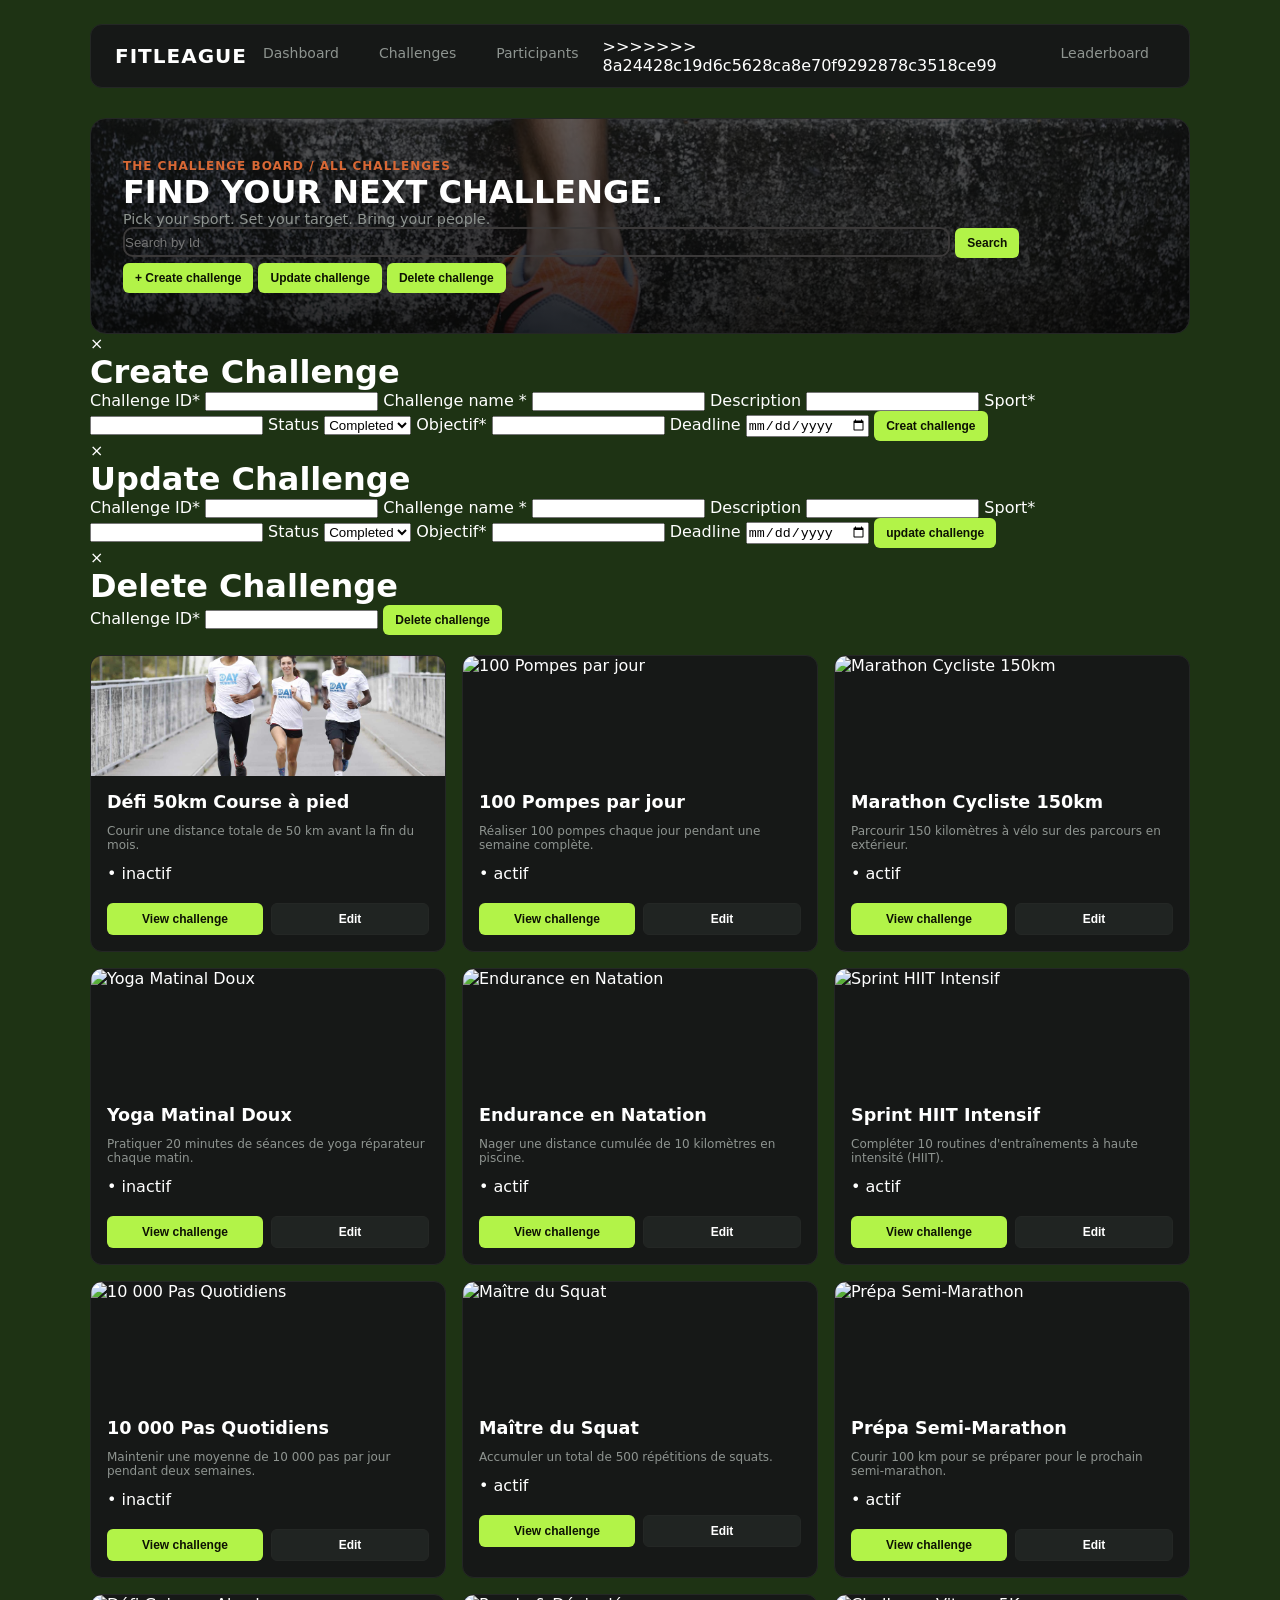
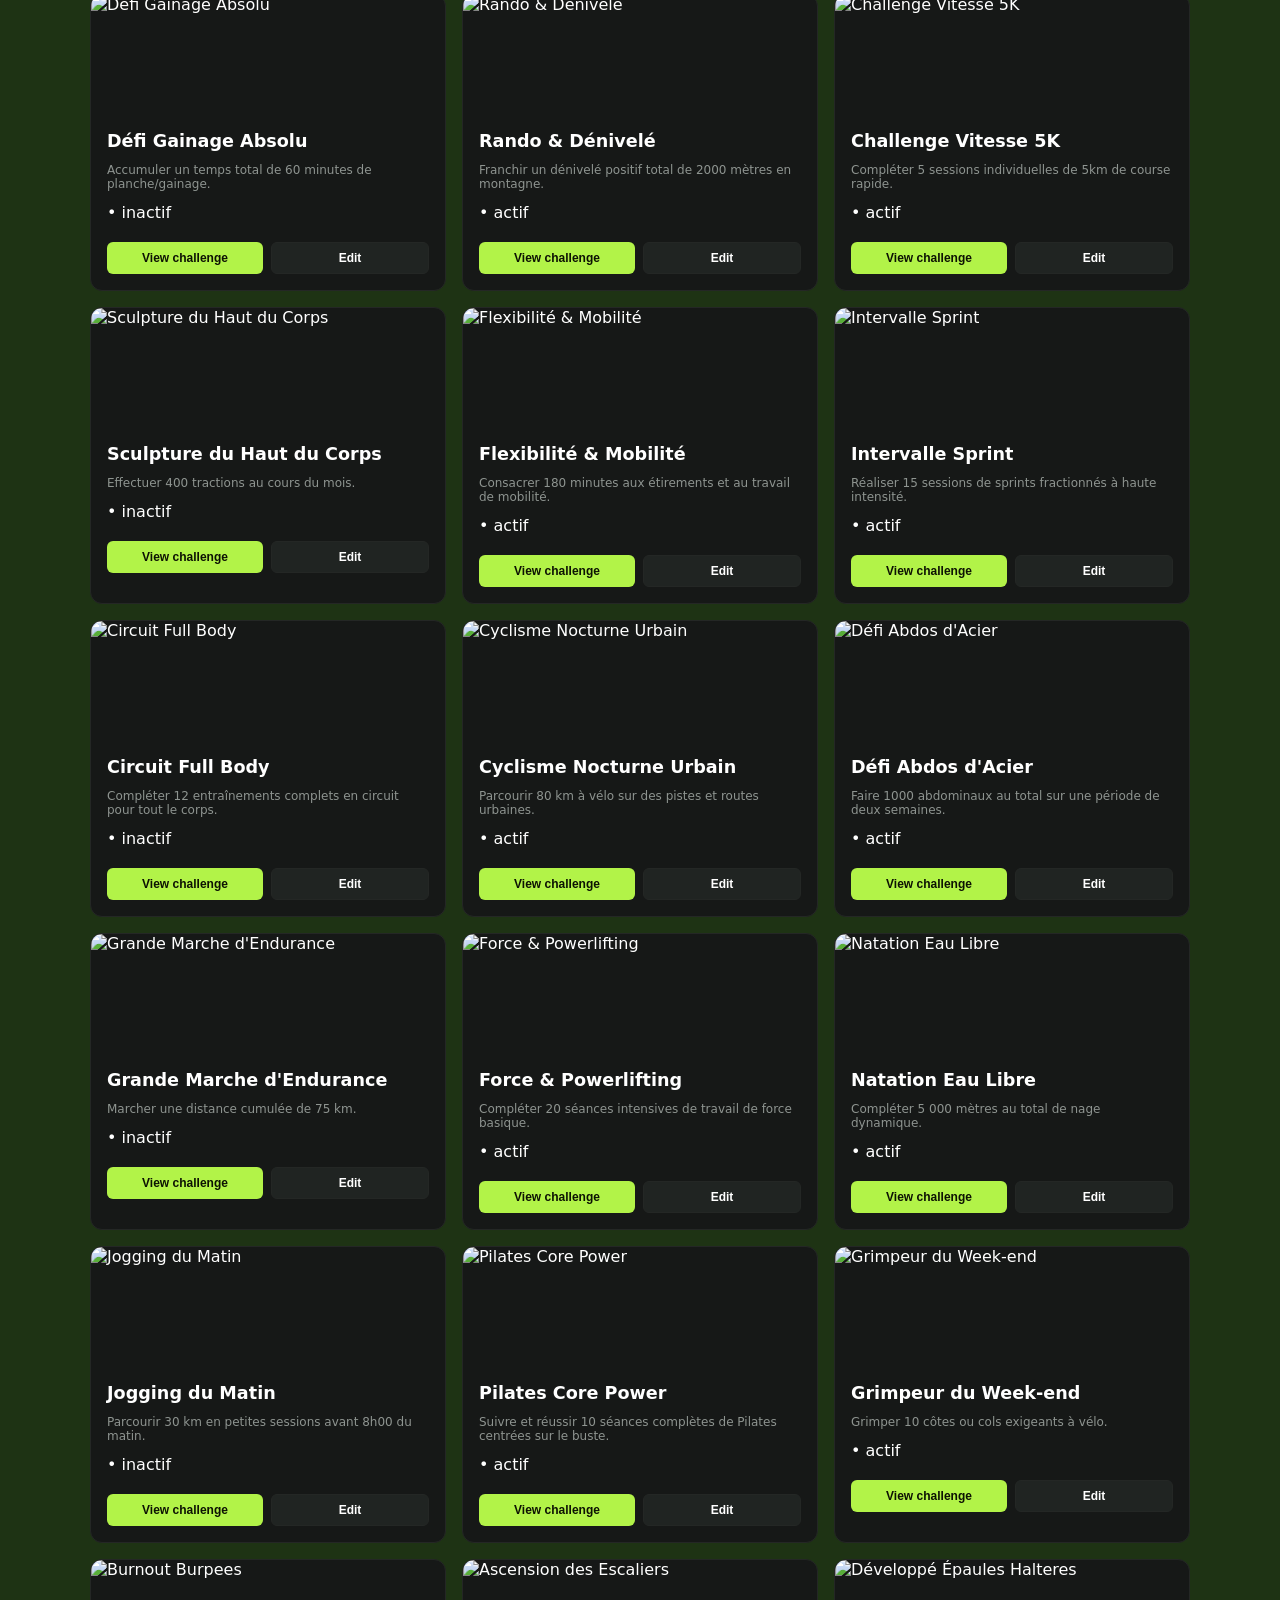
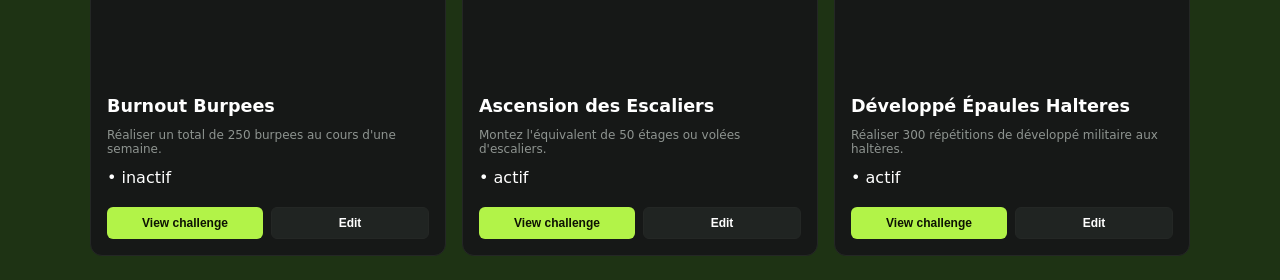
==== commit 7817222a: "mergin" ====
--- a/challenger.html
+++ b/challenger.html
@@ -1,12 +1,10 @@
 <!DOCTYPE html>
 <html lang="en">
-
 <head>
   <meta charset="UTF-8">
   <meta name="viewport" content="width=device-width, initial-scale=1.0">
   <title>Challenges</title>
   <link rel="stylesheet" href="css/style.css">
-  <!-- <link href="https://cdn.jsdelivr.net/npm/bootstrap@5.0.2/dist/css/bootstrap.min.css" rel="stylesheet" integrity="sha384-EVSTQN3/azprG1Anm3QDgpJLIm9Nao0Yz1ztcQTwFspd3yD65VohhpuuCOmLASjC" crossorigin="anonymous"> -->
 </head>
 
 <body>
@@ -14,9 +12,10 @@
     <nav class="navbar">
       <div class="brand-logo">FITLEAGUE</div>
       <div class="nav-links">
-        <a href="index.html" class="nav-link">Dashboard</a>
+        <a href="index.html" class="nav-link active">Dashboard</a>
         <a href="challenger.html" class="nav-link">Challenges</a>
         <a href="#" class="nav-link">Participants</a>
+>>>>>>> 8a24428c19d6c5628ca8e70f9292878c3518ce99
         <a href="#" class="nav-link">Leaderboard</a>
       </div>
     </nav>
--- a/css/style.css
+++ b/css/style.css
@@ -16,14 +16,14 @@
   padding: 0;
 }
 
-body {
-  background-color: #1e3314;
-  color: var(--text-main);
-  font-family: var(--font-family);
-  padding: 24px;
-  display: flex;
-  justify-content: center;
-}
+    body {
+      background-color: #1e3314;
+      color: var(--text-main);
+      font-family: var(--font-family);
+      padding: 24px;
+      display: flex;
+      justify-content: center;
+    }
 
 .dashboard-container {
   width: 100%;
@@ -73,9 +73,9 @@
   transition: all 0.2s;
 }
 
-.nav-link:hover {
-  border-bottom: 1px solid white;
-}
+   .nav-link:hover{
+    border-bottom: 1px solid white;
+   }
 
 
 .dashboard-header {
@@ -350,81 +350,13 @@
   color: var(--text-muted);
 }
 
-
-.afichagemodal {
-  display: none;
-  position: fixed;
-  top: 0;
-  left: 0;
-  width: 100vw;
-  height: 100vh;
-  background-color: rgba(0, 0, 0, 0.7);
-  z-index: 1;
-  justify-content: center;
-  align-items: center;
-}
-
-.modal-div {
-  background-color: #1a2318;
-  padding: 30px;
-  width: 90%;
-  max-width: 550px;
-  max-height: 700px;
-  overflow-y: auto;
-  box-shadow: 0 15px 35px rgba(0, 0, 0, 0.5);
-  position: relative;
-}
-
-.fermer-btn {
-  position: absolute;
-  top: 15px;
-  right: 20px;
-  font-size: 28px;
-  color: #fff;
-  cursor: pointer;
-}
-
-form {
-  display: flex;
-  flex-direction: column;
-  gap: 12px;
-  width: 100%;
-}
-
-
-form label {
-  font-weight: 600;
-  font-size: 14px;
-  color: #918989;
-  margin-bottom: -4px;
-}
-
-
-form input,
-form select {
-  padding: 10px 12px;
-  font-size: 14px;
-  border: 1px solid #ccc;
-  outline: none;
-  background-color: #fff;
-  width: 100%;
-  box-sizing: border-box;
-
-}
-
-.btn:hover {
-  transform: scale(1.03);
-  background-color: #80c04f;
-}
-
-
-@media (max-width: 768px) {
-  .grid-3 {
-    grid-template-columns: 1fr;
-  }
-
-  .navbar {
-    flex-direction: column;
-    gap: 12px;
-  }
-}+    /* Responsive Adjustments */
+    @media (max-width: 768px) {
+      .grid-3 {
+        grid-template-columns: 1fr;
+      }
+      .navbar {
+        flex-direction: column;
+        gap: 12px;
+      }
+    }
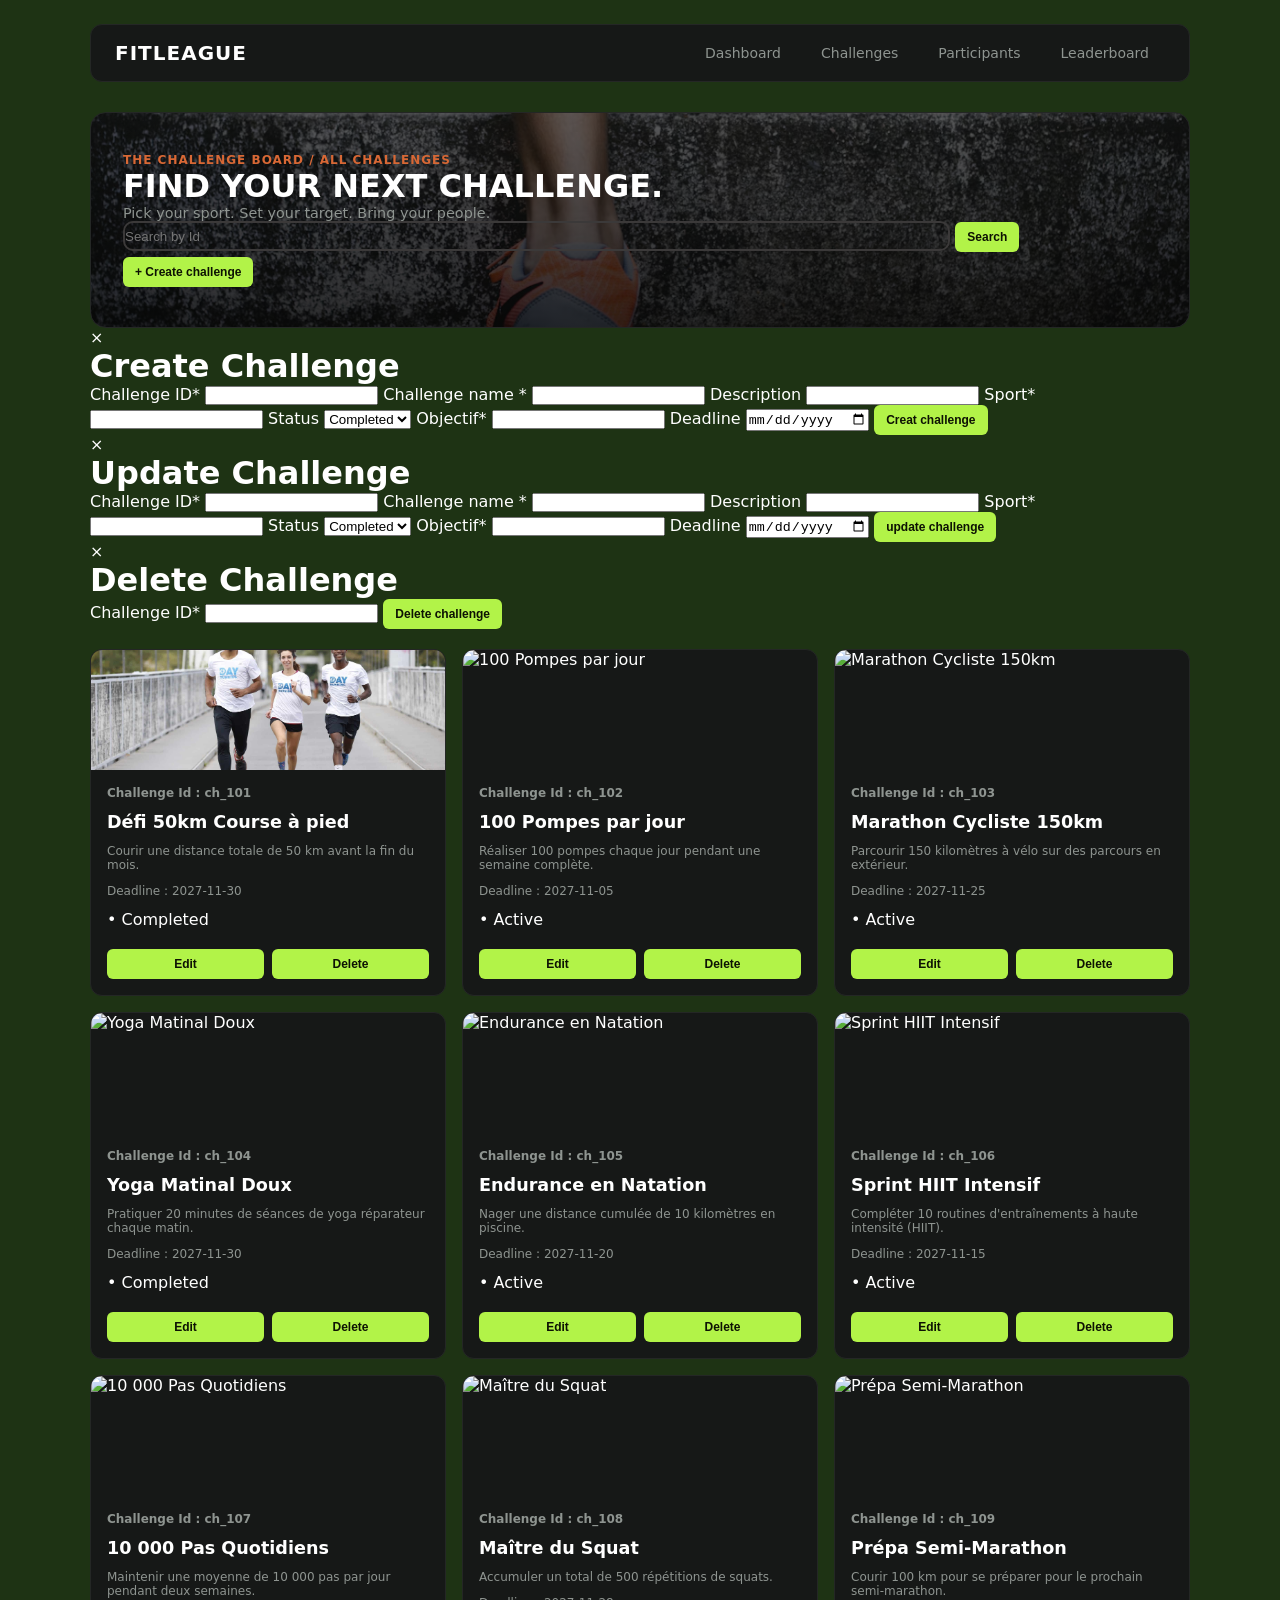
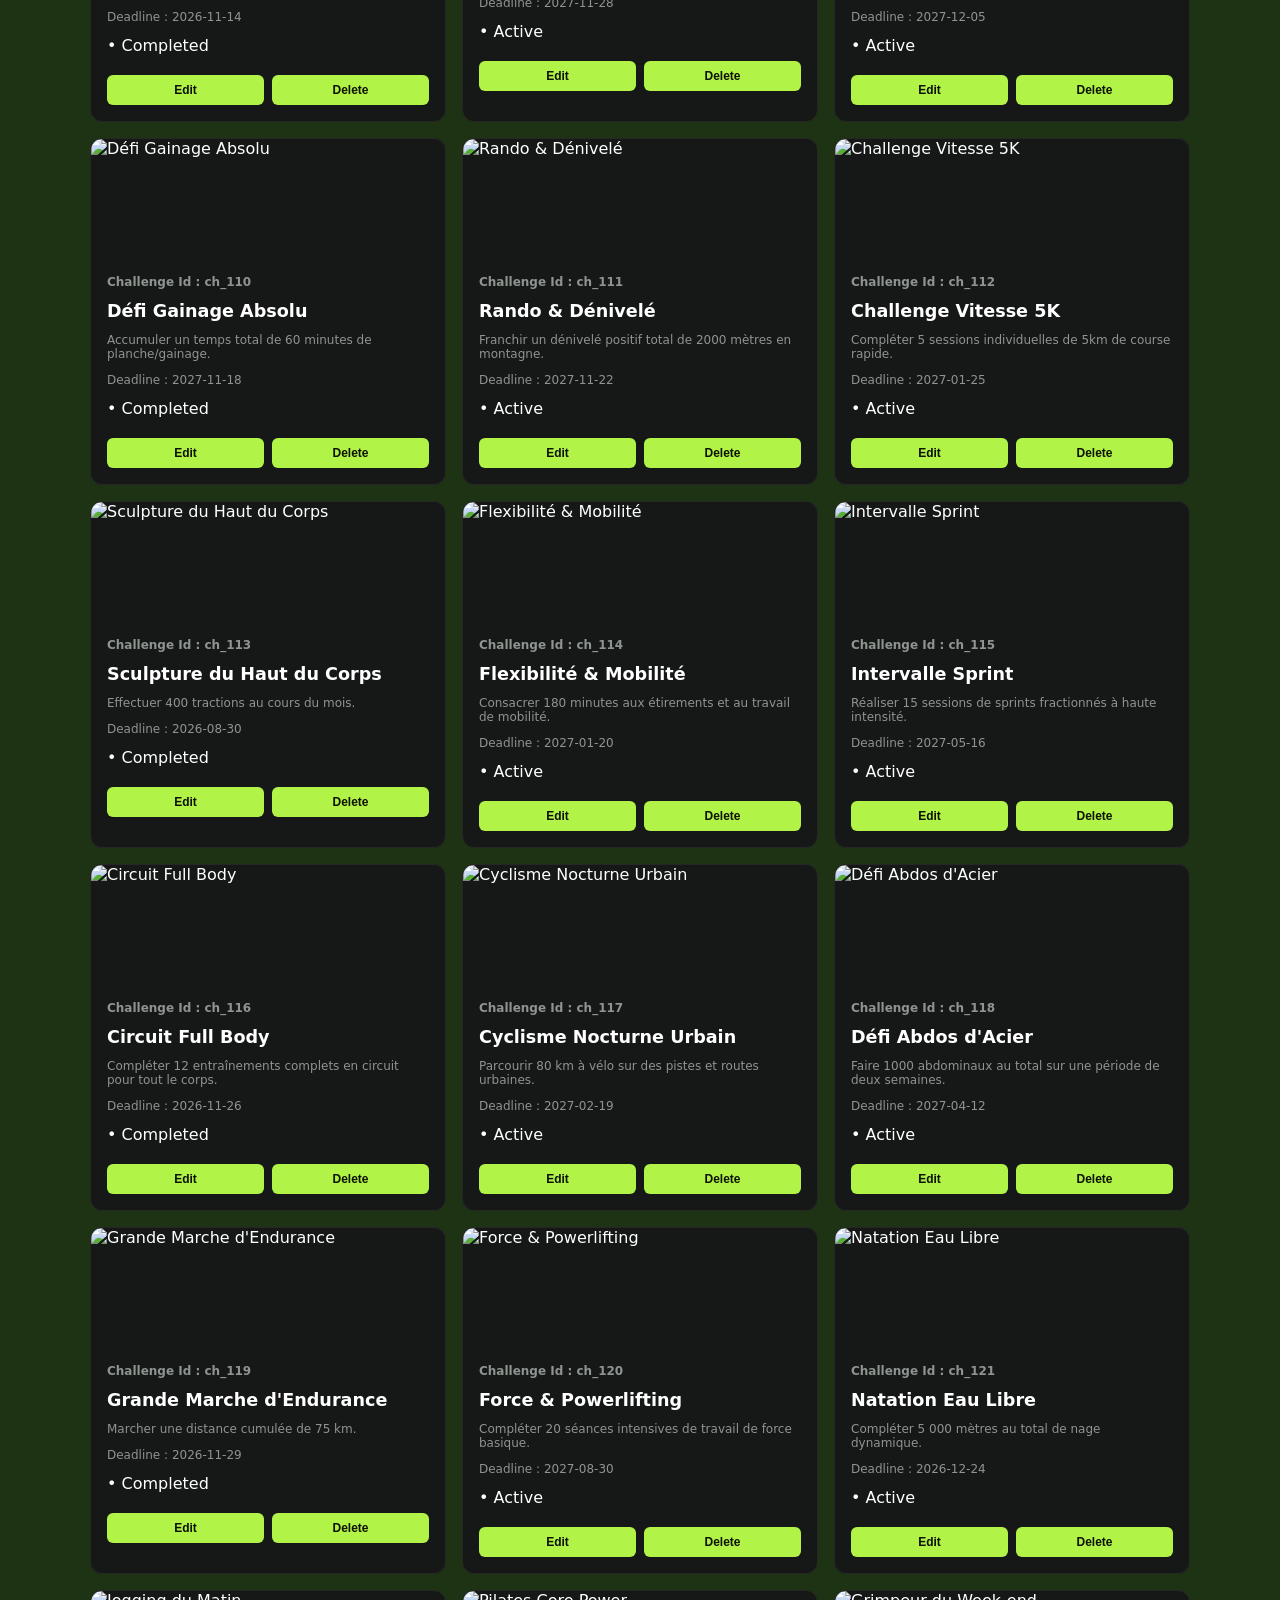
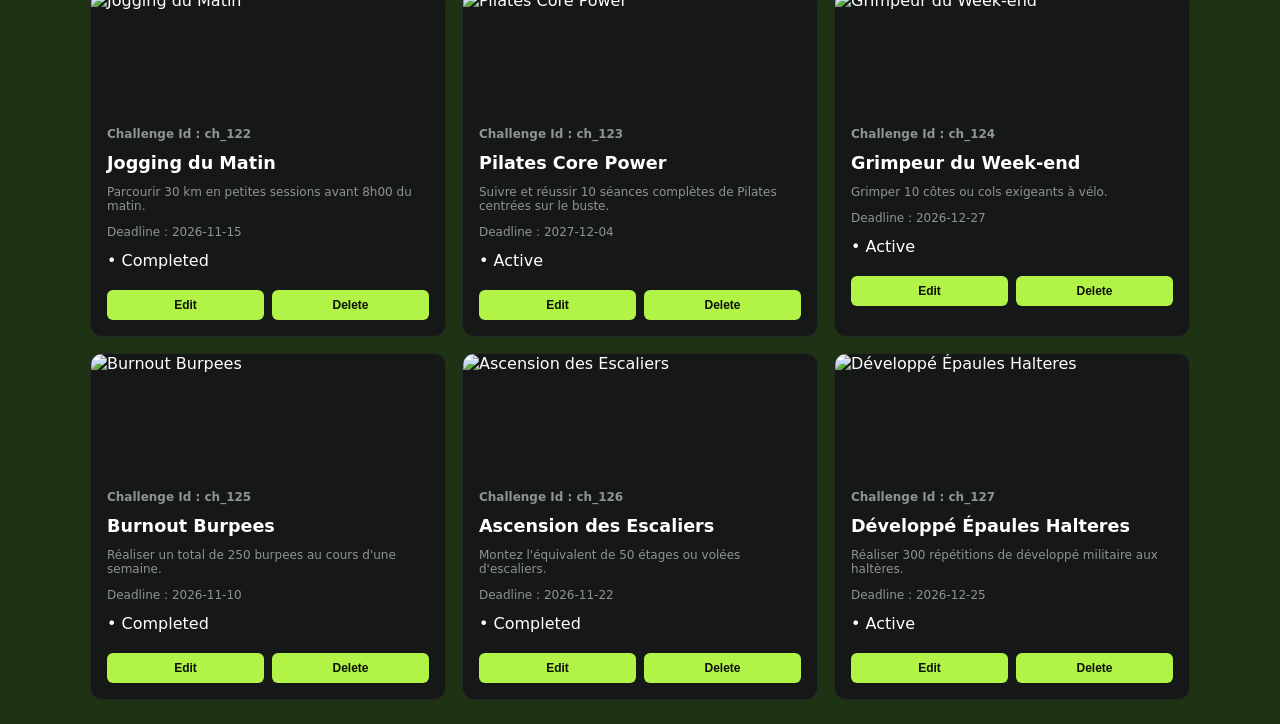
==== commit 25f9044f: "ajouter 2 bouttons update et delete au page des defis" ====
--- a/challenger.html
+++ b/challenger.html
@@ -1,10 +1,12 @@
 <!DOCTYPE html>
 <html lang="en">
+
 <head>
   <meta charset="UTF-8">
   <meta name="viewport" content="width=device-width, initial-scale=1.0">
   <title>Challenges</title>
   <link rel="stylesheet" href="css/style.css">
+  <!-- <link href="https://cdn.jsdelivr.net/npm/bootstrap@5.0.2/dist/css/bootstrap.min.css" rel="stylesheet" integrity="sha384-EVSTQN3/azprG1Anm3QDgpJLIm9Nao0Yz1ztcQTwFspd3yD65VohhpuuCOmLASjC" crossorigin="anonymous"> -->
 </head>
 
 <body>
@@ -12,10 +14,9 @@
     <nav class="navbar">
       <div class="brand-logo">FITLEAGUE</div>
       <div class="nav-links">
-        <a href="index.html" class="nav-link active">Dashboard</a>
+        <a href="index.html" class="nav-link">Dashboard</a>
         <a href="challenger.html" class="nav-link">Challenges</a>
         <a href="#" class="nav-link">Participants</a>
->>>>>>> 8a24428c19d6c5628ca8e70f9292878c3518ce99
         <a href="#" class="nav-link">Leaderboard</a>
       </div>
     </nav>
@@ -37,8 +38,8 @@
             <span id="searchnotfound" class="subtitle-date"></span>
             <div>
               <button class="btn btn-primary" id="challengecreate">+ Create challenge</button>
-              <button class="btn btn-primary" id="challengeupdate">Update challenge</button>
-               <button class="btn btn-primary" id="challengedelete">Delete challenge</button>
+              <!-- <button class="btn btn-primary" id="challengeupdate">Update challenge</button>
+               <button class="btn btn-primary" id="challengedelete">Delete challenge</button> -->
             </div>
           </div>
         </div>
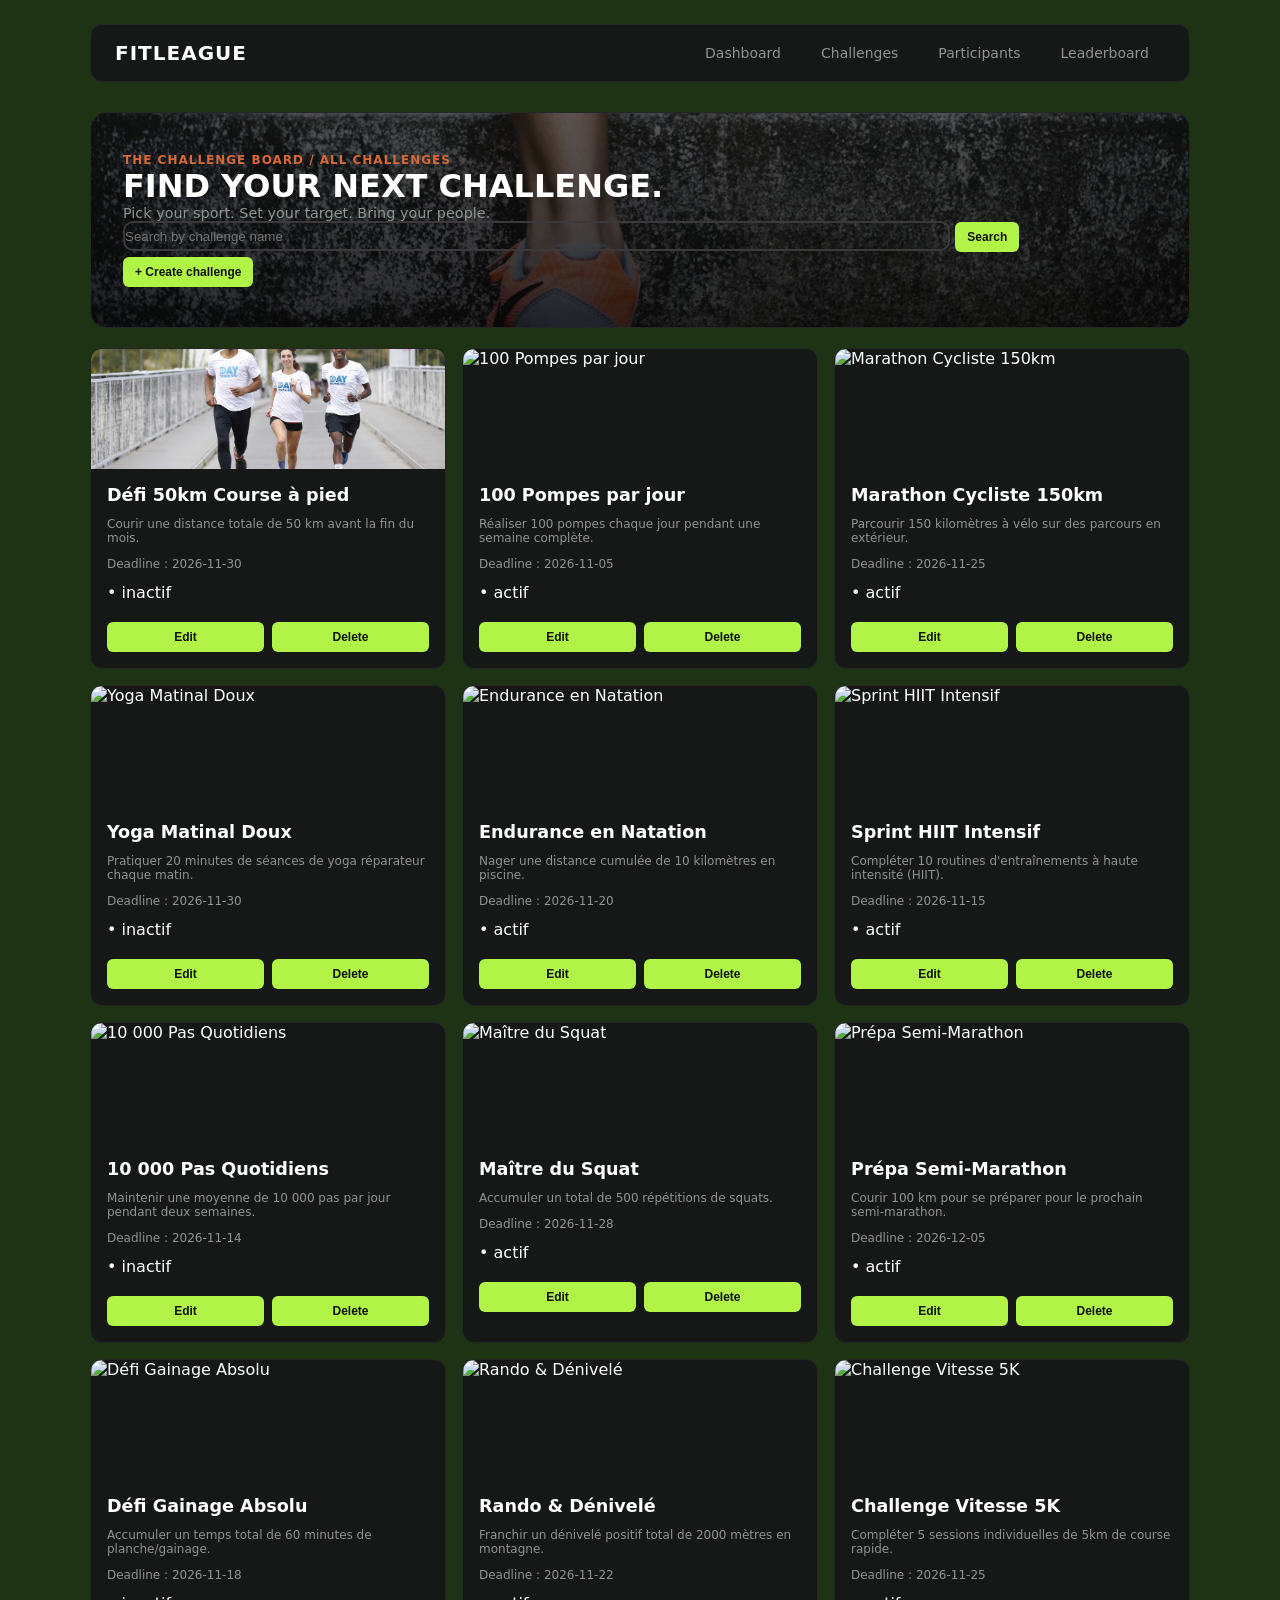
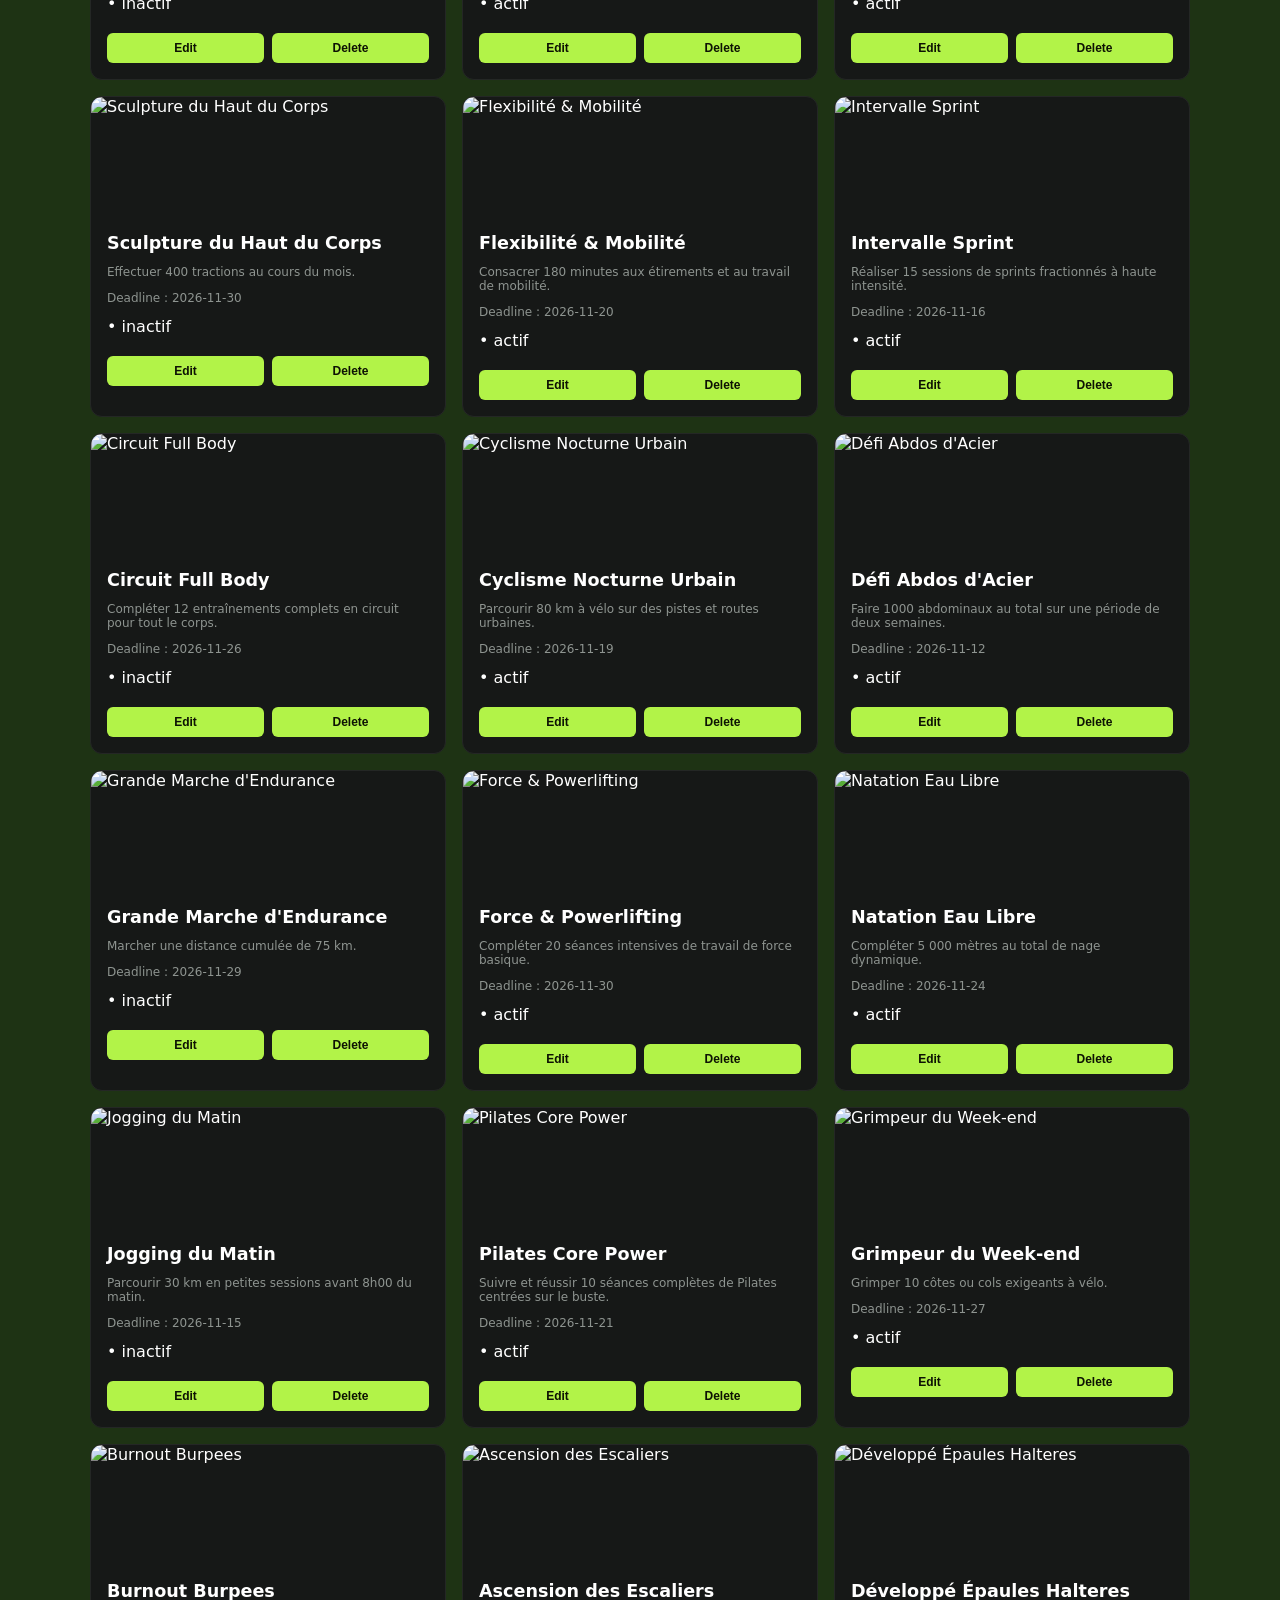
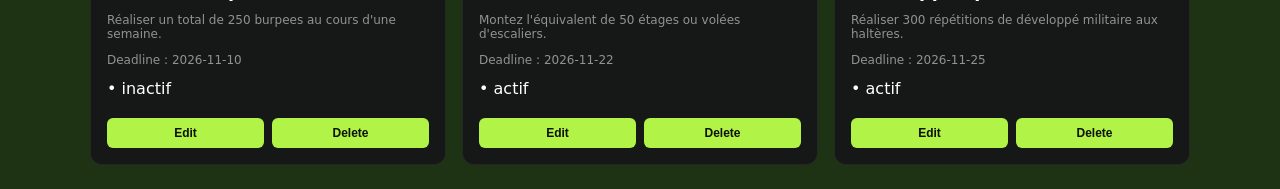
==== commit c1110ed5: "modifier les bouttons edit et delete dans la page de challenge" ====
--- a/challenger.html
+++ b/challenger.html
@@ -32,87 +32,21 @@
           </div>
           <div class="search">
             <div id="search_b">
-              <input type="text" id="searchChalinput" placeholder="Search by Id">
+              <input type="text" id="searchChalinput" placeholder="Search by challenge name">
               <button class="btn btn-primary" id="searchChalBtn">Search</button>
             </div>
             <span id="searchnotfound" class="subtitle-date"></span>
             <div>
               <button class="btn btn-primary" id="challengecreate">+ Create challenge</button>
-              <!-- <button class="btn btn-primary" id="challengeupdate">Update challenge</button>
-               <button class="btn btn-primary" id="challengedelete">Delete challenge</button> -->
             </div>
           </div>
         </div>
 
         <div id="createchallenge" class="afichagemodal">
-          <div class="modal-div">
-            <span class="fermer-btn" id="createclosebtn">&times;</span>
-            <form action="">
-              <h1>Create Challenge</h1>
-              <span id="createchallengespan"></span>
-              <label for="challenge_id">Challenge ID*</label>
-              <input type="text" name="challenge_id" id="createchallengeid">
-              <label for="challenge_name">Challenge name *</label>
-              <input type="text" name="challenge_name"  id="createchallengetitle">
-              <label for="Description">Description</label>
-              <input type="text" name="Description" id="createchallengedescription">
-              <label for="sport">Sport*</label>
-              <input type="text" name="sport" id="createchallengesport">
-              <label for="" >Status</label>
-              <select id="createchallengestatus">
-                <option value="active">Active</option>
-                <option value="completed" selected>Completed</option>
-              </select>
-              <label for="Objectif">Objectif*</label>
-              <input type="number" name="Objectif" id="createchallengeobjectif">
-              <label for="Deadline">Deadline</label>
-              <input type="date" name="Deadline" id="createchallengedate">
-              <button type="submit" id="createchallengebtn" class="btn btn-primary">Creat challenge</button>
-            </form>
-          </div>
+          
+
         </div>
-
-        <div id="updatechallenge" class="afichagemodal">
-          <div class="modal-div">
-            <span class="fermer-btn" id="updateclosebtn">&times;</span>
-            <form action="">
-              <h1>Update Challenge</h1>
-              <span id="updatechallengespan"></span>
-              <label for="challenge_id">Challenge ID*</label>
-              <input type="text" name="challenge_id">
-              <label for="challenge_name">Challenge name *</label>
-              <input type="text" name="challenge_name">
-              <label for="Description">Description</label>
-              <input type="text" name="Description">
-              <label for="sport">Sport*</label>
-              <input type="text" name="sport" id="">
-              <label for="">Status</label>
-              <select>
-                <option value="active">Active</option>
-                <option value="completed" selected>Completed</option>
-              </select>
-              <label for="Objectif">Objectif*</label>
-              <input type="number" name="Objectif">
-              <label for="Deadline">Deadline</label>
-              <input type="date" name="Deadline">
-              <button type="submit" id="updatechallengebtn" class="btn btn-primary" >update challenge</button>
-            </form>
-          </div>
-        </div>
-
-        <div id="deletechallenge" class="afichagemodal">
-          <div class="modal-div">
-            <span class="fermer-btn" id="deleteclosebtn">&times;</span>
-            <form action="">
-              <h1>Delete Challenge</h1>
-              <span id="deletechallengespan"></span>
-              <label for="challenge_id">Challenge ID*</label>
-              <input type="text" name="challenge_id">
-              <button type="submit" id="deletechallengebtn" class="btn btn-primary">Delete challenge</button>
-            </form>
-          </div>
-        </div>
-
+     
       </div>
     </header>
     <section class="grid-3" id="challengsection">
--- a/css/style.css
+++ b/css/style.css
@@ -16,14 +16,14 @@
   padding: 0;
 }
 
-    body {
-      background-color: #1e3314;
-      color: var(--text-main);
-      font-family: var(--font-family);
-      padding: 24px;
-      display: flex;
-      justify-content: center;
-    }
+body {
+  background-color: #1e3314;
+  color: var(--text-main);
+  font-family: var(--font-family);
+  padding: 24px;
+  display: flex;
+  justify-content: center;
+}
 
 .dashboard-container {
   width: 100%;
@@ -73,9 +73,9 @@
   transition: all 0.2s;
 }
 
-   .nav-link:hover{
-    border-bottom: 1px solid white;
-   }
+.nav-link:hover {
+  border-bottom: 1px solid white;
+}
 
 
 .dashboard-header {
@@ -350,13 +350,83 @@
   color: var(--text-muted);
 }
 
-    /* Responsive Adjustments */
-    @media (max-width: 768px) {
-      .grid-3 {
-        grid-template-columns: 1fr;
-      }
-      .navbar {
-        flex-direction: column;
-        gap: 12px;
-      }
-    }
+
+.afichagemodal {
+  display: none;
+  position: fixed;
+  top: 0;
+  left: 0;
+  width: 100vw;
+  height: 100vh;
+  background-color: rgba(0, 0, 0, 0.7);
+  z-index: 1;
+  justify-content: center;
+  align-items: center;
+
+}
+
+.modal-div {
+  background-color: #1a2318;
+  padding: 30px;
+  border-radius: 10px;
+  width: 90%;
+  max-width: 550px;
+  max-height: 700px;
+  overflow-y: auto;
+  box-shadow: 0 15px 35px rgba(0, 0, 0, 0.5);
+  position: relative;
+}
+
+.fermer-btn {
+  position: absolute;
+  top: 15px;
+  right: 20px;
+  font-size: 28px;
+  color: #fff;
+  cursor: pointer;
+}
+
+form {
+  display: flex;
+  flex-direction: column;
+  gap: 12px;
+  width: 100%;
+}
+
+
+form label {
+  font-weight: 600;
+  font-size: 14px;
+  color: #918989;
+  margin-bottom: -4px;
+}
+
+
+form input,
+form select {
+  padding: 10px 12px;
+  font-size: 14px;
+  border: 1px solid #ccc;
+  outline: none;
+  background-color: #fff;
+  width: 100%;
+  box-sizing: border-box;
+
+}
+
+.btn:hover {
+  transform: scale(1.03);
+  background-color: #80c04f;
+}
+
+
+@media (max-width: 768px) {
+  .grid-3 {
+    grid-template-columns: 1fr;
+  }
+
+  .navbar {
+    flex-direction: column;
+    gap: 12px;
+  }
+}
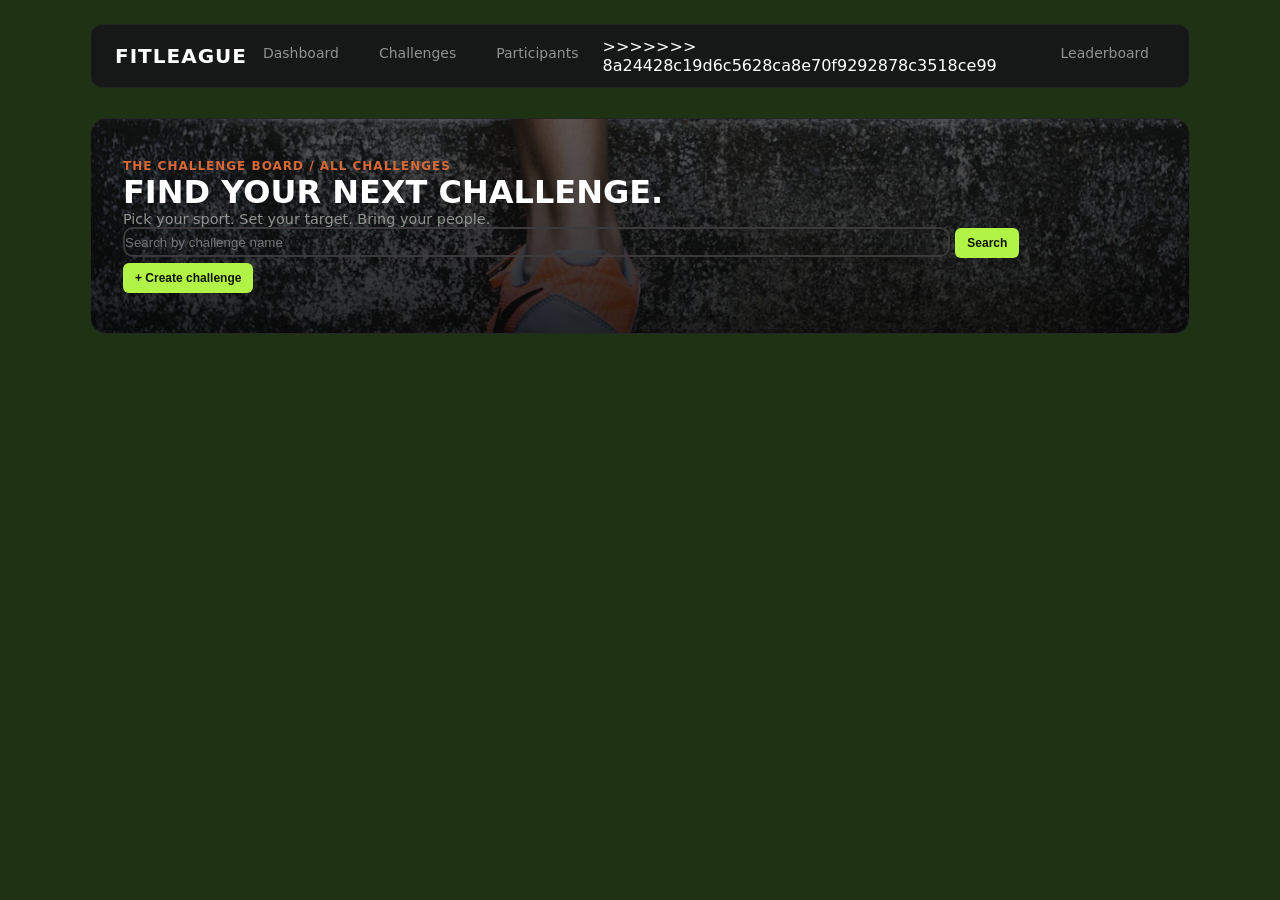
==== commit a79776b7: "Merge branch 'dev' into Zakaria" ====
--- a/challenger.html
+++ b/challenger.html
@@ -1,12 +1,10 @@
 <!DOCTYPE html>
 <html lang="en">
-
 <head>
   <meta charset="UTF-8">
   <meta name="viewport" content="width=device-width, initial-scale=1.0">
   <title>Challenges</title>
   <link rel="stylesheet" href="css/style.css">
-  <!-- <link href="https://cdn.jsdelivr.net/npm/bootstrap@5.0.2/dist/css/bootstrap.min.css" rel="stylesheet" integrity="sha384-EVSTQN3/azprG1Anm3QDgpJLIm9Nao0Yz1ztcQTwFspd3yD65VohhpuuCOmLASjC" crossorigin="anonymous"> -->
 </head>
 
 <body>
@@ -14,9 +12,10 @@
     <nav class="navbar">
       <div class="brand-logo">FITLEAGUE</div>
       <div class="nav-links">
-        <a href="index.html" class="nav-link">Dashboard</a>
+        <a href="index.html" class="nav-link active">Dashboard</a>
         <a href="challenger.html" class="nav-link">Challenges</a>
         <a href="#" class="nav-link">Participants</a>
+>>>>>>> 8a24428c19d6c5628ca8e70f9292878c3518ce99
         <a href="#" class="nav-link">Leaderboard</a>
       </div>
     </nav>
--- a/css/style.css
+++ b/css/style.css
@@ -16,14 +16,14 @@
   padding: 0;
 }
 
-body {
-  background-color: #1e3314;
-  color: var(--text-main);
-  font-family: var(--font-family);
-  padding: 24px;
-  display: flex;
-  justify-content: center;
-}
+    body {
+      background-color: #1e3314;
+      color: var(--text-main);
+      font-family: var(--font-family);
+      padding: 24px;
+      display: flex;
+      justify-content: center;
+    }
 
 .dashboard-container {
   width: 100%;
@@ -73,9 +73,9 @@
   transition: all 0.2s;
 }
 
-.nav-link:hover {
-  border-bottom: 1px solid white;
-}
+   .nav-link:hover{
+    border-bottom: 1px solid white;
+   }
 
 
 .dashboard-header {
@@ -429,4 +429,14 @@
     flex-direction: column;
     gap: 12px;
   }
-}+}
+    /* Responsive Adjustments */
+    @media (max-width: 768px) {
+      .grid-3 {
+        grid-template-columns: 1fr;
+      }
+      .navbar {
+        flex-direction: column;
+        gap: 12px;
+      }
+    }
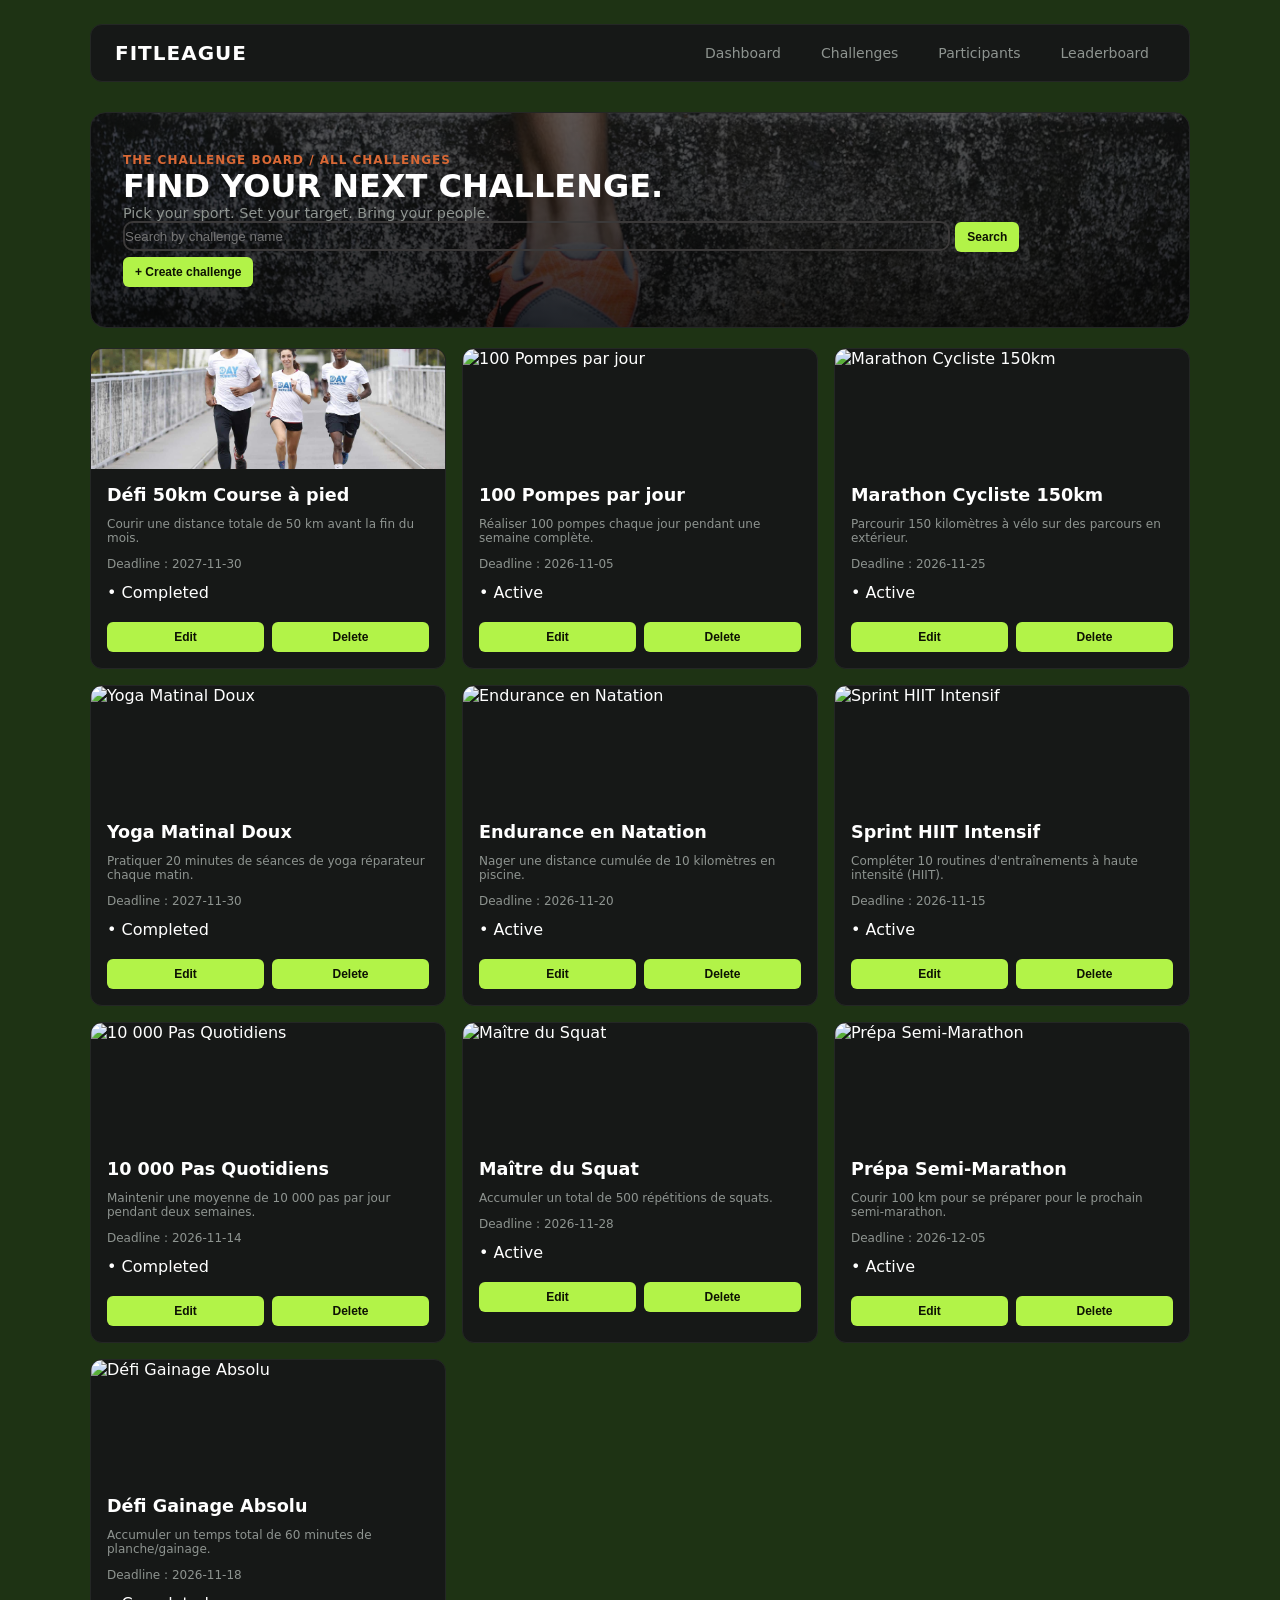
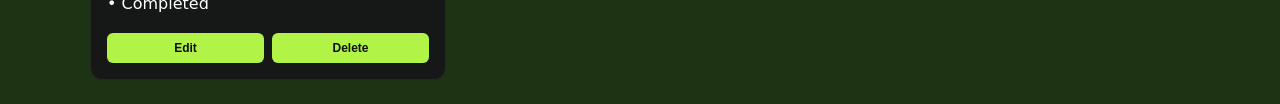
==== commit 55cdb076: "ajoute un fichier index.js pour liee la page index avec javascript" ====
--- a/challenger.html
+++ b/challenger.html
@@ -1,10 +1,12 @@
 <!DOCTYPE html>
 <html lang="en">
+
 <head>
   <meta charset="UTF-8">
   <meta name="viewport" content="width=device-width, initial-scale=1.0">
   <title>Challenges</title>
   <link rel="stylesheet" href="css/style.css">
+  <!-- <link href="https://cdn.jsdelivr.net/npm/bootstrap@5.0.2/dist/css/bootstrap.min.css" rel="stylesheet" integrity="sha384-EVSTQN3/azprG1Anm3QDgpJLIm9Nao0Yz1ztcQTwFspd3yD65VohhpuuCOmLASjC" crossorigin="anonymous"> -->
 </head>
 
 <body>
@@ -12,10 +14,9 @@
     <nav class="navbar">
       <div class="brand-logo">FITLEAGUE</div>
       <div class="nav-links">
-        <a href="index.html" class="nav-link active">Dashboard</a>
+        <a href="index.html" class="nav-link">Dashboard</a>
         <a href="challenger.html" class="nav-link">Challenges</a>
-        <a href="#" class="nav-link">Participants</a>
->>>>>>> 8a24428c19d6c5628ca8e70f9292878c3518ce99
+        <a href="participants.html" class="nav-link">Participants</a>
         <a href="#" class="nav-link">Leaderboard</a>
       </div>
     </nav>
--- a/css/style.css
+++ b/css/style.css
@@ -264,7 +264,7 @@
   cursor: pointer;
   border: none;
   flex: 1;
-  text-align: center;
+  text-align: center; 
 }
 
 .btn-primary {
@@ -362,7 +362,6 @@
   z-index: 1;
   justify-content: center;
   align-items: center;
-
 }
 
 .modal-div {
